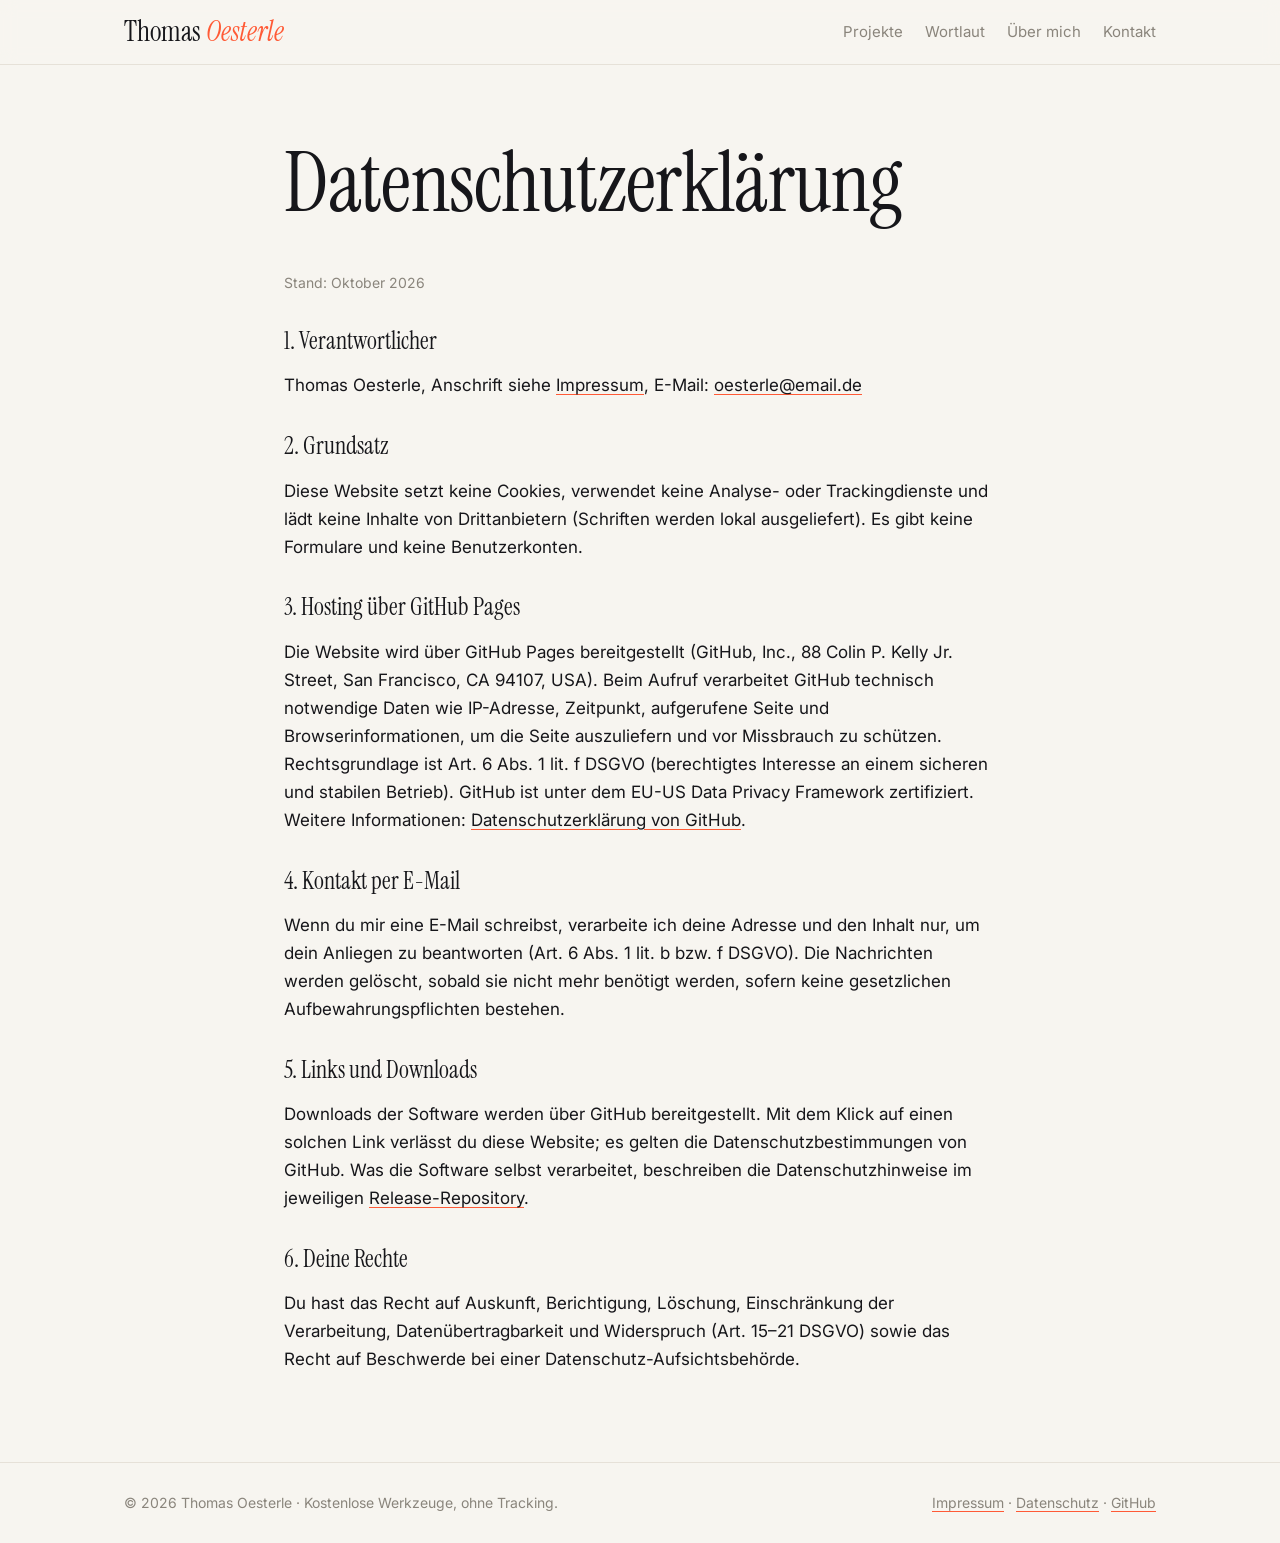
==== datenschutz/index.html @ b708dda1 "Website oesterle.cloud" ====
<!doctype html>
<html lang="de">
<head>
<meta charset="utf-8">
<meta name="viewport" content="width=device-width, initial-scale=1">
<title>Datenschutz – Thomas Oesterle</title>
<meta name="description" content="Datenschutzerklärung von oesterle.cloud">
<link rel="canonical" href="https://oesterle.cloud/datenschutz/">
<meta http-equiv="Content-Security-Policy" content="default-src 'self'; img-src 'self' data:; style-src 'self'; script-src 'self'; font-src 'self'; connect-src 'self'; base-uri 'self'; form-action 'none'">
<meta name="referrer" content="strict-origin-when-cross-origin">
<meta name="theme-color" content="#F7F5F0">
<meta property="og:type" content="website">
<meta property="og:locale" content="de_DE">
<meta property="og:site_name" content="Thomas Oesterle">
<meta property="og:title" content="Datenschutz – Thomas Oesterle">
<meta property="og:description" content="Datenschutzerklärung von oesterle.cloud">
<meta property="og:url" content="https://oesterle.cloud/datenschutz/">
<meta property="og:image" content="https://oesterle.cloud/assets/og-start.png">
<meta name="twitter:card" content="summary_large_image">
<link rel="icon" href="/assets/favicon.svg" type="image/svg+xml">
<link rel="stylesheet" href="/assets/site.css">
<script src="/assets/site.js" defer></script>

</head>
<body>
<a class="skip" href="#inhalt">Zum Inhalt springen</a>
<header class="kopf">
  <div class="rahmen kopf-innen">
    <a class="marke" href="/">Thomas <em>Oesterle</em></a>
    <nav aria-label="Hauptnavigation">
      <a href="/#projekte">Projekte</a>
      <a href="/wortlaut/">Wortlaut</a>
      <a href="/#ueber">Über mich</a>
      <a href="/#kontakt">Kontakt</a>
    </nav>
  </div>
</header>
<main id="inhalt">

<section class="abschnitt">
  <div class="rahmen schmal recht">
    <h1>Datenschutzerklärung</h1>
    <p class="leise">Stand: Oktober 2026</p>
    <h2>1. Verantwortlicher</h2>
    <p>Thomas Oesterle, Anschrift siehe <a href="/impressum/">Impressum</a>, E-Mail: <a data-m="ed.liame@elretseo" href="#">oesterle [at] email [punkt] de</a></p>
    <h2>2. Grundsatz</h2>
    <p>Diese Website setzt keine Cookies, verwendet keine Analyse- oder Trackingdienste und lädt keine Inhalte von Drittanbietern (Schriften werden lokal ausgeliefert). Es gibt keine Formulare und keine Benutzerkonten.</p>
    <h2>3. Hosting über GitHub Pages</h2>
    <p>Die Website wird über GitHub Pages bereitgestellt (GitHub, Inc., 88 Colin P. Kelly Jr. Street, San Francisco, CA 94107, USA). Beim Aufruf verarbeitet GitHub technisch notwendige Daten wie IP-Adresse, Zeitpunkt, aufgerufene Seite und Browserinformationen, um die Seite auszuliefern und vor Missbrauch zu schützen. Rechtsgrundlage ist Art. 6 Abs. 1 lit. f DSGVO (berechtigtes Interesse an einem sicheren und stabilen Betrieb). GitHub ist unter dem EU-US Data Privacy Framework zertifiziert. Weitere Informationen: <a href="https://docs.github.com/de/site-policy/privacy-policies/github-general-privacy-statement" rel="noopener">Datenschutzerklärung von GitHub</a>.</p>
    <h2>4. Kontakt per E-Mail</h2>
    <p>Wenn du mir eine E-Mail schreibst, verarbeite ich deine Adresse und den Inhalt nur, um dein Anliegen zu beantworten (Art. 6 Abs. 1 lit. b bzw. f DSGVO). Die Nachrichten werden gelöscht, sobald sie nicht mehr benötigt werden, sofern keine gesetzlichen Aufbewahrungspflichten bestehen.</p>
    <h2>5. Links und Downloads</h2>
    <p>Downloads der Software werden über GitHub bereitgestellt. Mit dem Klick auf einen solchen Link verlässt du diese Website; es gelten die Datenschutzbestimmungen von GitHub. Was die Software selbst verarbeitet, beschreiben die Datenschutzhinweise im jeweiligen <a href="https://github.com/tho3mes/wortlaut-releases/blob/main/DATENSCHUTZ.md" rel="noopener">Release-Repository</a>.</p>
    <!-- VORBEREITET FÜR WERBUNG (erst aktivieren, wenn AdSense und ein zertifiziertes Einwilligungsbanner eingebunden sind):
    <h2>6. Werbung (Google AdSense) und Einwilligung</h2>
    <p>Mit deiner Einwilligung blendet diese Website Werbung über Google AdSense ein (Google Ireland Limited, Gordon House, Barrow Street, Dublin 4, Irland). Dabei können Cookies und ähnliche Technologien eingesetzt und Daten wie IP-Adresse und Geräteinformationen an Google übermittelt werden, auch in die USA. Rechtsgrundlage ist deine Einwilligung (Art. 6 Abs. 1 lit. a DSGVO, § 25 Abs. 1 TDDDG), die du jederzeit über die Datenschutzeinstellungen widerrufen kannst. Ohne Einwilligung werden keine personalisierten Anzeigen geladen.</p>
    -->
    <h2>6. Deine Rechte</h2>
    <p>Du hast das Recht auf Auskunft, Berichtigung, Löschung, Einschränkung der Verarbeitung, Datenübertragbarkeit und Widerspruch (Art. 15–21 DSGVO) sowie das Recht auf Beschwerde bei einer Datenschutz-Aufsichtsbehörde.</p>
  </div>
</section>

</main>
<footer class="fuss">
  <div class="rahmen fuss-innen">
    <p>© <span data-jahr>2026</span> Thomas Oesterle · Kostenlose Werkzeuge, ohne Tracking.</p>
    <p><a href="/impressum/">Impressum</a> · <a href="/datenschutz/">Datenschutz</a> · <a href="https://github.com/tho3mes" rel="noopener">GitHub</a></p>
  </div>
</footer>
</body>
</html>
---- assets/site.css ----
/* Design „Tinte“ wie die Wortlaut-App: Papier, Tinte, ein Signalakzent */
@font-face{font-family:"Instrument Serif";src:url("/assets/fonts/InstrumentSerif-Regular.ttf") format("truetype");font-weight:400;font-style:normal;font-display:swap}
@font-face{font-family:"Instrument Serif";src:url("/assets/fonts/InstrumentSerif-Italic.ttf") format("truetype");font-weight:400;font-style:italic;font-display:swap}
@font-face{font-family:"Inter";src:url("/assets/fonts/Inter.ttf") format("truetype");font-weight:100 900;font-style:normal;font-display:swap}
:root{--papier:#F7F5F0;--tinte:#16161A;--signal:#FF5A36;--signal2:#E84826;--stein:#8A857C;--linie:#E6E1D8;--sanft:#EFECE5;--flaeche:#FFFFFF;
--serif:"Instrument Serif",Georgia,"Times New Roman",serif;--sans:"Inter","Segoe UI",system-ui,-apple-system,sans-serif}
@media (prefers-color-scheme:dark){:root{--papier:#16161A;--tinte:#F2EFE8;--stein:#A8A39A;--linie:#2E2E35;--sanft:#1E1E23;--flaeche:#222228}}
*{box-sizing:border-box}
html{scroll-behavior:smooth}
body{margin:0;background:var(--papier);color:var(--tinte);font:17px/1.65 var(--sans);-webkit-font-smoothing:antialiased}
a{color:inherit;text-decoration-color:var(--signal);text-underline-offset:3px}
a:hover{color:var(--signal2)}
.rahmen{max-width:1080px;margin:0 auto;padding:0 24px}
.schmal{max-width:760px}
.skip{position:absolute;left:-999px}.skip:focus{left:16px;top:16px;background:var(--tinte);color:var(--papier);padding:8px 12px;border-radius:8px}
.kopf{position:sticky;top:0;z-index:5;background:color-mix(in srgb,var(--papier) 88%,transparent);backdrop-filter:blur(8px);border-bottom:1px solid var(--linie)}
.kopf-innen{display:flex;align-items:center;justify-content:space-between;height:64px;gap:16px}
.marke{font:28px/1 var(--serif);text-decoration:none}
.marke em{color:var(--signal)}
nav{display:flex;gap:22px;font-size:15px}
nav a{text-decoration:none;color:var(--stein)}nav a:hover{color:var(--tinte)}
h1,h2,h3{font-family:var(--serif);font-weight:400;line-height:1.1;margin:0 0 .5em}
h1{font-size:clamp(44px,7vw,84px);letter-spacing:-.01em}
h2{font-size:clamp(30px,4vw,44px)}
h3{font-size:26px}
em{font-style:italic}
h1 em,h2 em{color:var(--signal)}
.held{padding:clamp(56px,10vw,120px) 0 56px}
.vorzeile{text-transform:uppercase;letter-spacing:.14em;font-size:12px;color:var(--stein);margin:0 0 18px}
.einleitung{font-size:clamp(18px,2.1vw,22px);max-width:640px;color:var(--tinte)}
.leise{color:var(--stein);font-size:14px}
.aktionen{display:flex;flex-wrap:wrap;gap:12px;margin:28px 0 12px}
.knopf{display:inline-block;background:var(--signal);color:#fff;padding:13px 22px;border-radius:999px;text-decoration:none;font-weight:600;font-size:15px;transition:transform .15s,background .15s}
.knopf:hover{background:var(--signal2);color:#fff;transform:translateY(-1px)}
.knopf.zweit{background:transparent;color:var(--tinte);border:1px solid var(--linie)}
.knopf.zweit:hover{border-color:var(--tinte);color:var(--tinte)}
.abschnitt{padding:72px 0}
.abschnitt h2::after{content:"";display:block;width:28px;height:3px;background:var(--signal);border-radius:2px;margin-top:14px}
.sanft{background:var(--sanft)}
.raster{display:grid;grid-template-columns:repeat(auto-fit,minmax(280px,1fr));gap:18px;margin-top:28px}
.raster.drei{grid-template-columns:repeat(auto-fit,minmax(240px,1fr))}
.karte{background:var(--flaeche);border:1px solid var(--linie);border-radius:18px;padding:26px;text-decoration:none;display:block;transition:transform .15s,border-color .15s}
a.karte:hover{transform:translateY(-2px);border-color:var(--signal);color:inherit}
.karte p{color:var(--stein);margin:0}
.karte.leer{border-style:dashed;background:transparent}
.etikett{display:inline-block;font-size:12px;letter-spacing:.08em;text-transform:uppercase;color:var(--signal);margin-bottom:10px}
.mehr{display:inline-block;margin-top:16px;font-weight:600;font-size:15px}
.nr{display:inline-grid;place-items:center;width:34px;height:34px;border-radius:10px;border:1px solid var(--linie);color:var(--signal);font-weight:600;margin-bottom:12px}
.zwei{display:grid;grid-template-columns:repeat(auto-fit,minmax(300px,1fr));gap:48px}
.mitte{align-items:center}
.punkte{list-style:none;padding:0;margin:0}
.punkte li{padding:12px 0 12px 26px;border-bottom:1px solid var(--linie);position:relative}
.punkte li::before{content:"";position:absolute;left:0;top:22px;width:10px;height:10px;border-radius:50%;background:var(--signal)}
.schritte{padding-left:22px}.schritte li{margin:10px 0}
kbd,code{font:14px ui-monospace,Consolas,monospace;background:var(--flaeche);border:1px solid var(--linie);border-radius:6px;padding:1px 6px}
details{border-bottom:1px solid var(--linie);padding:14px 0}
summary{cursor:pointer;font-weight:600;list-style:none}summary::-webkit-details-marker{display:none}
summary::before{content:"+";color:var(--signal);display:inline-block;width:22px;font-weight:700}
details[open] summary::before{content:"–"}
details p{color:var(--stein);margin:8px 0 0 22px}
.vorschau{background:var(--flaeche);border:1px solid var(--linie);border-radius:22px;padding:26px;box-shadow:0 30px 60px -30px rgba(22,22,26,.25)}
.status{display:flex;align-items:center;gap:10px;font-size:14px;color:var(--stein)}
.status .zeit{margin-left:auto;font-variant-numeric:tabular-nums}
.punkt{width:10px;height:10px;border-radius:50%;background:var(--signal);animation:puls 1.4s infinite}
@keyframes puls{50%{opacity:.35}}
.pegel{display:flex;gap:5px;align-items:center;height:56px;margin:16px 0}
.pegel i{flex:1;background:var(--tinte);border-radius:3px;height:30%;animation:welle 1.1s ease-in-out infinite}
.pegel i:nth-child(odd){animation-delay:.15s}.pegel i:nth-child(3n){animation-delay:.3s}.pegel i:nth-child(4n){animation-delay:.45s}
@keyframes welle{50%{height:95%}}
.modi{display:flex;gap:8px}
.modi b,.modi span{width:34px;height:34px;display:grid;place-items:center;border-radius:10px;border:1px solid var(--linie);font-size:14px}
.modi b{border-color:var(--signal);color:var(--signal)}
.ergebnis{font:22px/1.35 var(--serif);font-style:italic;margin:18px 0 0}
.recht h2{font-size:24px;margin-top:1.4em}.recht h2::after{display:none}
.fuss{border-top:1px solid var(--linie);padding:28px 0;font-size:14px;color:var(--stein)}
.fuss-innen{display:flex;flex-wrap:wrap;justify-content:space-between;gap:12px}
.fuss p{margin:0}
@media (max-width:640px){nav a:not(:last-child){display:none}.abschnitt{padding:56px 0}}
@media (prefers-reduced-motion:reduce){*{animation:none!important;transition:none!important}}
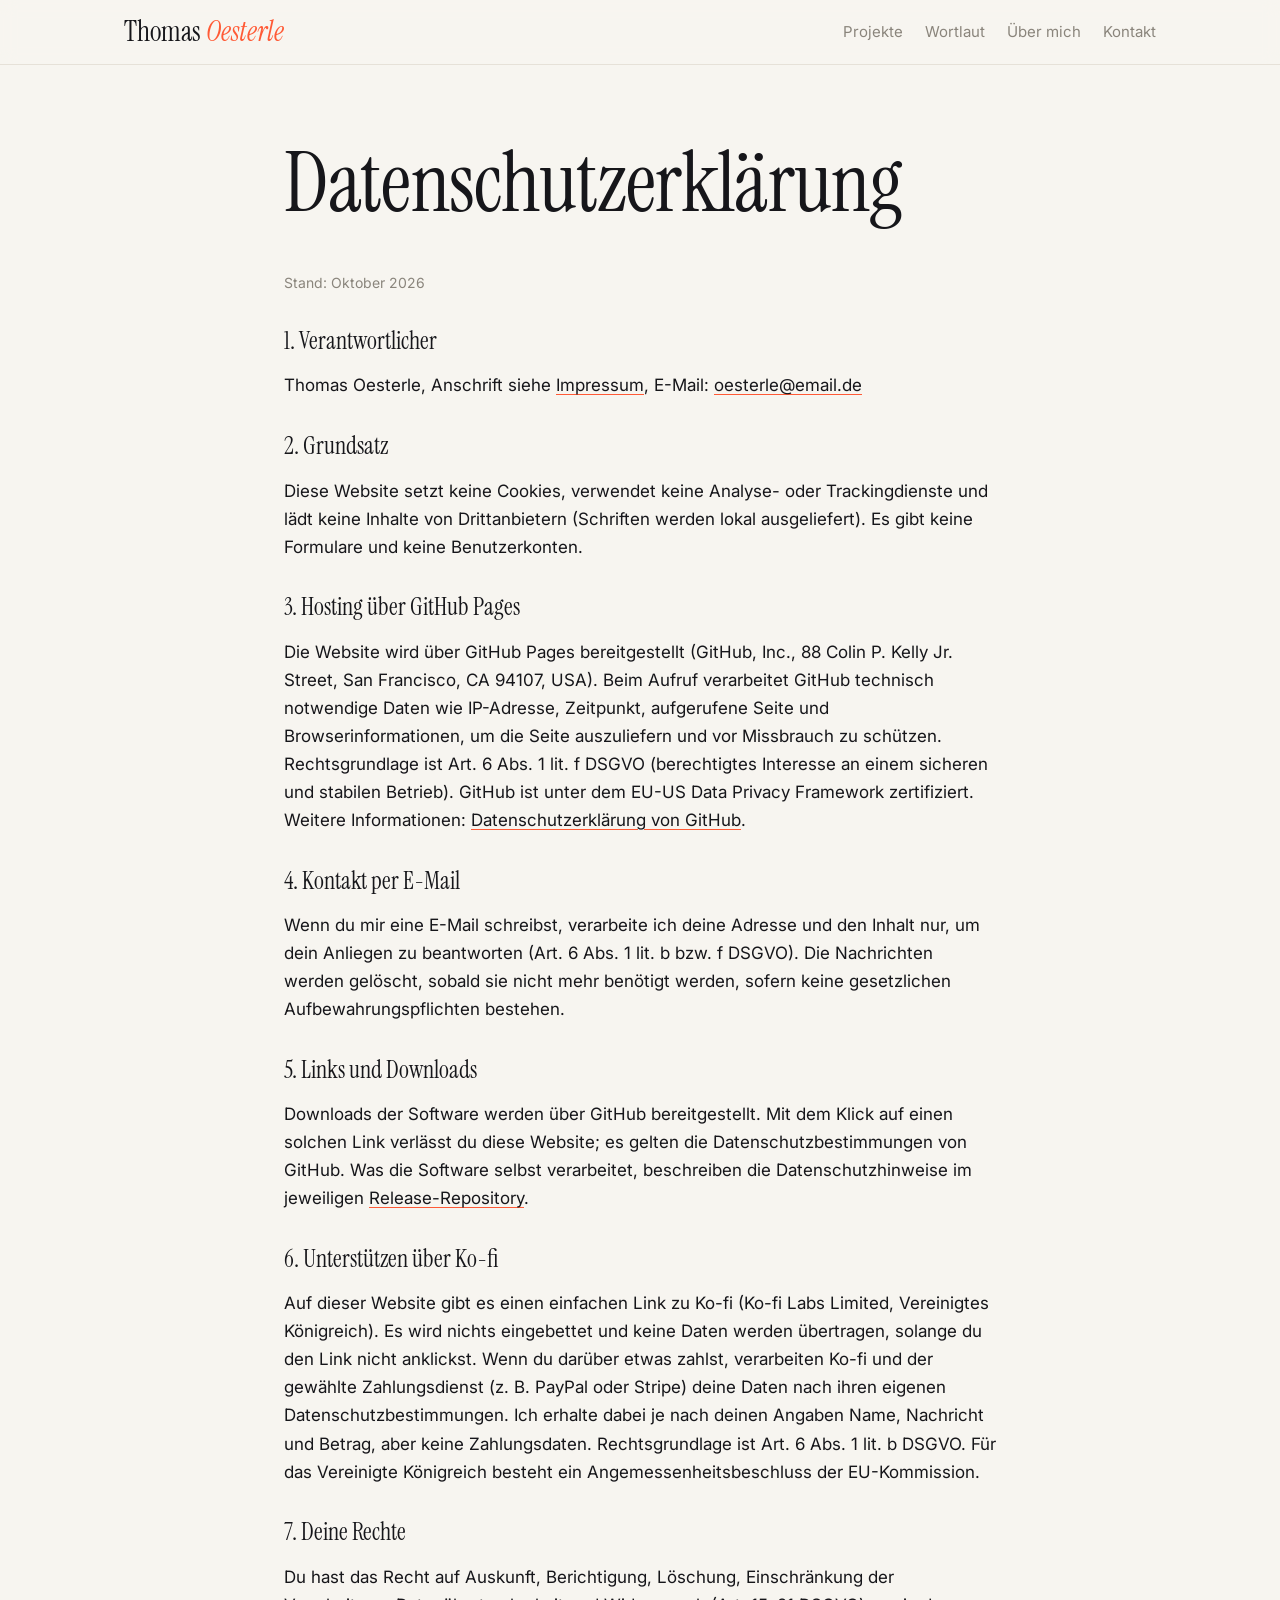
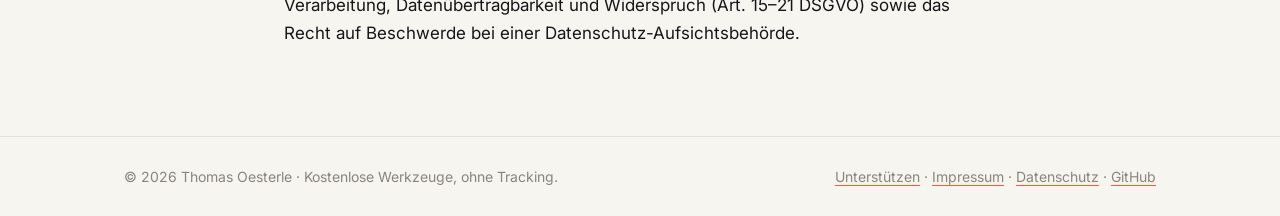
==== commit 93a85ebe: "Unterstuetzen-Abschnitt mit Ko-fi" ====
--- a/datenschutz/index.html
+++ b/datenschutz/index.html
@@ -52,10 +52,12 @@
     <h2>5. Links und Downloads</h2>
     <p>Downloads der Software werden über GitHub bereitgestellt. Mit dem Klick auf einen solchen Link verlässt du diese Website; es gelten die Datenschutzbestimmungen von GitHub. Was die Software selbst verarbeitet, beschreiben die Datenschutzhinweise im jeweiligen <a href="https://github.com/tho3mes/wortlaut-releases/blob/main/DATENSCHUTZ.md" rel="noopener">Release-Repository</a>.</p>
     <!-- VORBEREITET FÜR WERBUNG (erst aktivieren, wenn AdSense und ein zertifiziertes Einwilligungsbanner eingebunden sind):
-    <h2>6. Werbung (Google AdSense) und Einwilligung</h2>
+    <h2>8. Werbung (Google AdSense) und Einwilligung</h2>
     <p>Mit deiner Einwilligung blendet diese Website Werbung über Google AdSense ein (Google Ireland Limited, Gordon House, Barrow Street, Dublin 4, Irland). Dabei können Cookies und ähnliche Technologien eingesetzt und Daten wie IP-Adresse und Geräteinformationen an Google übermittelt werden, auch in die USA. Rechtsgrundlage ist deine Einwilligung (Art. 6 Abs. 1 lit. a DSGVO, § 25 Abs. 1 TDDDG), die du jederzeit über die Datenschutzeinstellungen widerrufen kannst. Ohne Einwilligung werden keine personalisierten Anzeigen geladen.</p>
     -->
-    <h2>6. Deine Rechte</h2>
+    <h2>6. Unterstützen über Ko-fi</h2>
+    <p>Auf dieser Website gibt es einen einfachen Link zu Ko-fi (Ko-fi Labs Limited, Vereinigtes Königreich). Es wird nichts eingebettet und keine Daten werden übertragen, solange du den Link nicht anklickst. Wenn du darüber etwas zahlst, verarbeiten Ko-fi und der gewählte Zahlungsdienst (z. B. PayPal oder Stripe) deine Daten nach ihren eigenen Datenschutzbestimmungen. Ich erhalte dabei je nach deinen Angaben Name, Nachricht und Betrag, aber keine Zahlungsdaten. Rechtsgrundlage ist Art. 6 Abs. 1 lit. b DSGVO. Für das Vereinigte Königreich besteht ein Angemessenheitsbeschluss der EU-Kommission.</p>
+    <h2>7. Deine Rechte</h2>
     <p>Du hast das Recht auf Auskunft, Berichtigung, Löschung, Einschränkung der Verarbeitung, Datenübertragbarkeit und Widerspruch (Art. 15–21 DSGVO) sowie das Recht auf Beschwerde bei einer Datenschutz-Aufsichtsbehörde.</p>
   </div>
 </section>
@@ -64,7 +66,7 @@
 <footer class="fuss">
   <div class="rahmen fuss-innen">
     <p>© <span data-jahr>2026</span> Thomas Oesterle · Kostenlose Werkzeuge, ohne Tracking.</p>
-    <p><a href="/impressum/">Impressum</a> · <a href="/datenschutz/">Datenschutz</a> · <a href="https://github.com/tho3mes" rel="noopener">GitHub</a></p>
+    <p><a href="/#unterstuetzen">Unterstützen</a> · <a href="/impressum/">Impressum</a> · <a href="/datenschutz/">Datenschutz</a> · <a href="https://github.com/tho3mes" rel="noopener">GitHub</a></p>
   </div>
 </footer>
 </body>
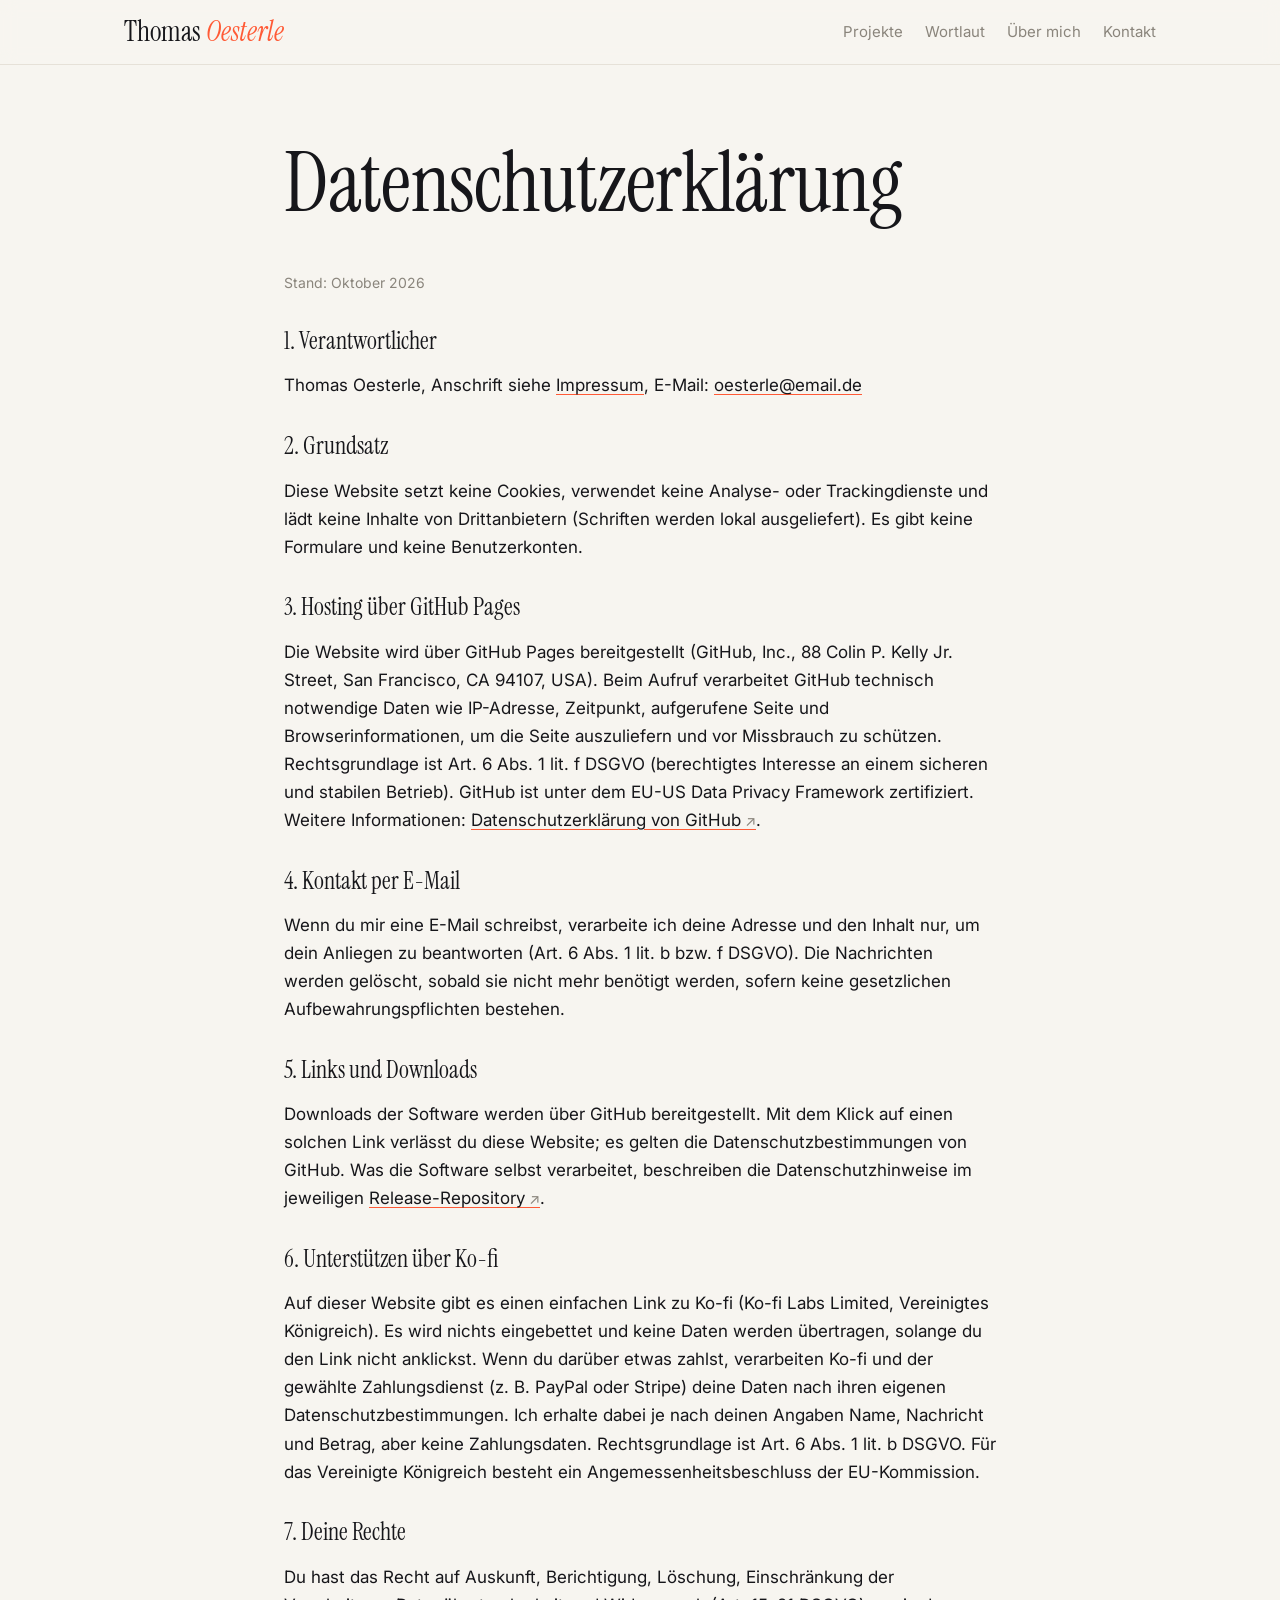
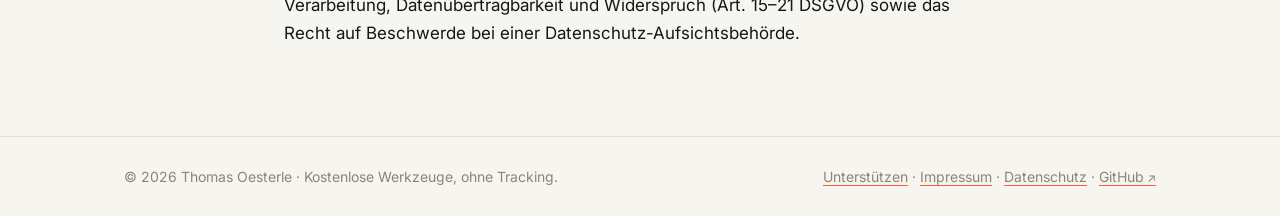
==== commit 40fc8408: "Website: Ko-fi tho3mes, externe Links mit Hinweis" ====
--- a/datenschutz/index.html
+++ b/datenschutz/index.html
@@ -46,11 +46,11 @@
     <h2>2. Grundsatz</h2>
     <p>Diese Website setzt keine Cookies, verwendet keine Analyse- oder Trackingdienste und lädt keine Inhalte von Drittanbietern (Schriften werden lokal ausgeliefert). Es gibt keine Formulare und keine Benutzerkonten.</p>
     <h2>3. Hosting über GitHub Pages</h2>
-    <p>Die Website wird über GitHub Pages bereitgestellt (GitHub, Inc., 88 Colin P. Kelly Jr. Street, San Francisco, CA 94107, USA). Beim Aufruf verarbeitet GitHub technisch notwendige Daten wie IP-Adresse, Zeitpunkt, aufgerufene Seite und Browserinformationen, um die Seite auszuliefern und vor Missbrauch zu schützen. Rechtsgrundlage ist Art. 6 Abs. 1 lit. f DSGVO (berechtigtes Interesse an einem sicheren und stabilen Betrieb). GitHub ist unter dem EU-US Data Privacy Framework zertifiziert. Weitere Informationen: <a href="https://docs.github.com/de/site-policy/privacy-policies/github-general-privacy-statement" rel="noopener">Datenschutzerklärung von GitHub</a>.</p>
+    <p>Die Website wird über GitHub Pages bereitgestellt (GitHub, Inc., 88 Colin P. Kelly Jr. Street, San Francisco, CA 94107, USA). Beim Aufruf verarbeitet GitHub technisch notwendige Daten wie IP-Adresse, Zeitpunkt, aufgerufene Seite und Browserinformationen, um die Seite auszuliefern und vor Missbrauch zu schützen. Rechtsgrundlage ist Art. 6 Abs. 1 lit. f DSGVO (berechtigtes Interesse an einem sicheren und stabilen Betrieb). GitHub ist unter dem EU-US Data Privacy Framework zertifiziert. Weitere Informationen: <a href="https://docs.github.com/de/site-policy/privacy-policies/github-general-privacy-statement" target="_blank" rel="noopener noreferrer">Datenschutzerklärung von GitHub</a>.</p>
     <h2>4. Kontakt per E-Mail</h2>
     <p>Wenn du mir eine E-Mail schreibst, verarbeite ich deine Adresse und den Inhalt nur, um dein Anliegen zu beantworten (Art. 6 Abs. 1 lit. b bzw. f DSGVO). Die Nachrichten werden gelöscht, sobald sie nicht mehr benötigt werden, sofern keine gesetzlichen Aufbewahrungspflichten bestehen.</p>
     <h2>5. Links und Downloads</h2>
-    <p>Downloads der Software werden über GitHub bereitgestellt. Mit dem Klick auf einen solchen Link verlässt du diese Website; es gelten die Datenschutzbestimmungen von GitHub. Was die Software selbst verarbeitet, beschreiben die Datenschutzhinweise im jeweiligen <a href="https://github.com/tho3mes/wortlaut-releases/blob/main/DATENSCHUTZ.md" rel="noopener">Release-Repository</a>.</p>
+    <p>Downloads der Software werden über GitHub bereitgestellt. Mit dem Klick auf einen solchen Link verlässt du diese Website; es gelten die Datenschutzbestimmungen von GitHub. Was die Software selbst verarbeitet, beschreiben die Datenschutzhinweise im jeweiligen <a href="https://github.com/tho3mes/wortlaut-releases/blob/main/DATENSCHUTZ.md" target="_blank" rel="noopener noreferrer">Release-Repository</a>.</p>
     <!-- VORBEREITET FÜR WERBUNG (erst aktivieren, wenn AdSense und ein zertifiziertes Einwilligungsbanner eingebunden sind):
     <h2>8. Werbung (Google AdSense) und Einwilligung</h2>
     <p>Mit deiner Einwilligung blendet diese Website Werbung über Google AdSense ein (Google Ireland Limited, Gordon House, Barrow Street, Dublin 4, Irland). Dabei können Cookies und ähnliche Technologien eingesetzt und Daten wie IP-Adresse und Geräteinformationen an Google übermittelt werden, auch in die USA. Rechtsgrundlage ist deine Einwilligung (Art. 6 Abs. 1 lit. a DSGVO, § 25 Abs. 1 TDDDG), die du jederzeit über die Datenschutzeinstellungen widerrufen kannst. Ohne Einwilligung werden keine personalisierten Anzeigen geladen.</p>
@@ -66,7 +66,7 @@
 <footer class="fuss">
   <div class="rahmen fuss-innen">
     <p>© <span data-jahr>2026</span> Thomas Oesterle · Kostenlose Werkzeuge, ohne Tracking.</p>
-    <p><a href="/#unterstuetzen">Unterstützen</a> · <a href="/impressum/">Impressum</a> · <a href="/datenschutz/">Datenschutz</a> · <a href="https://github.com/tho3mes" rel="noopener">GitHub</a></p>
+    <p><a href="/#unterstuetzen">Unterstützen</a> · <a href="/impressum/">Impressum</a> · <a href="/datenschutz/">Datenschutz</a> · <a href="https://github.com/tho3mes" target="_blank" rel="noopener noreferrer">GitHub</a></p>
   </div>
 </footer>
 </body>
--- a/assets/site.css
+++ b/assets/site.css
@@ -77,3 +77,14 @@
 .fuss p{margin:0}
 @media (max-width:640px){nav a:not(:last-child){display:none}.abschnitt{padding:56px 0}}
 @media (prefers-reduced-motion:reduce){*{animation:none!important;transition:none!important}}
+
+/* Hinweis beim Verlassen der Website */
+dialog.extern{max-width:470px;width:calc(100% - 32px);border:1px solid var(--linie);border-radius:18px;padding:28px 28px 22px;background:var(--flaeche);color:var(--tinte);box-shadow:0 30px 60px -20px rgba(22,22,26,.35)}
+dialog.extern::backdrop{background:rgba(22,22,26,.45);backdrop-filter:blur(2px)}
+dialog.extern h2{font-size:32px;margin-bottom:.4em}
+dialog.extern p{color:var(--stein);margin:0 0 .6em}
+dialog.extern strong{color:var(--tinte)}
+dialog.extern .aktionen{margin:20px 0 0}
+button.knopf{border:0;cursor:pointer;font-family:inherit;font-weight:600;font-size:15px;line-height:inherit}
+button.knopf.zweit{border:1px solid var(--linie)}
+a[target="_blank"]:not(.knopf):not(.karte)::after{content:" ↗";font-size:.85em;color:var(--stein)}
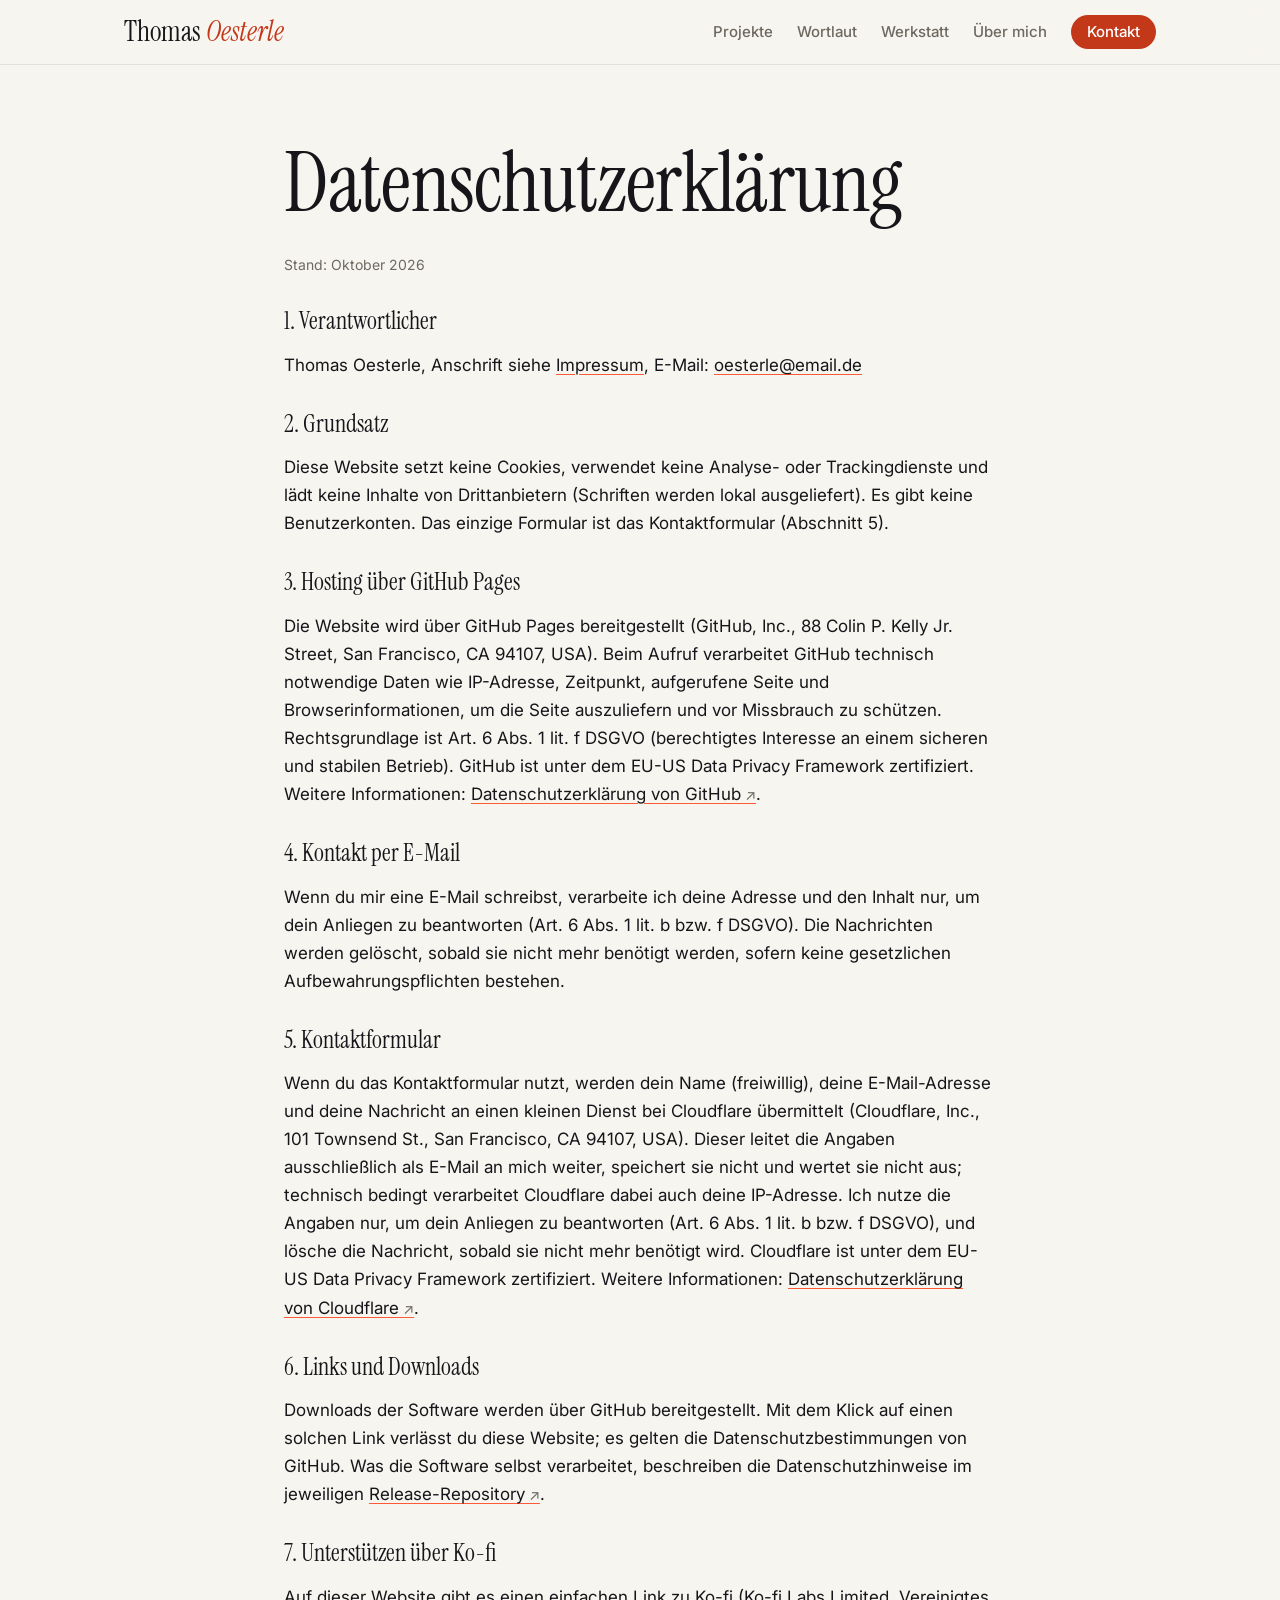
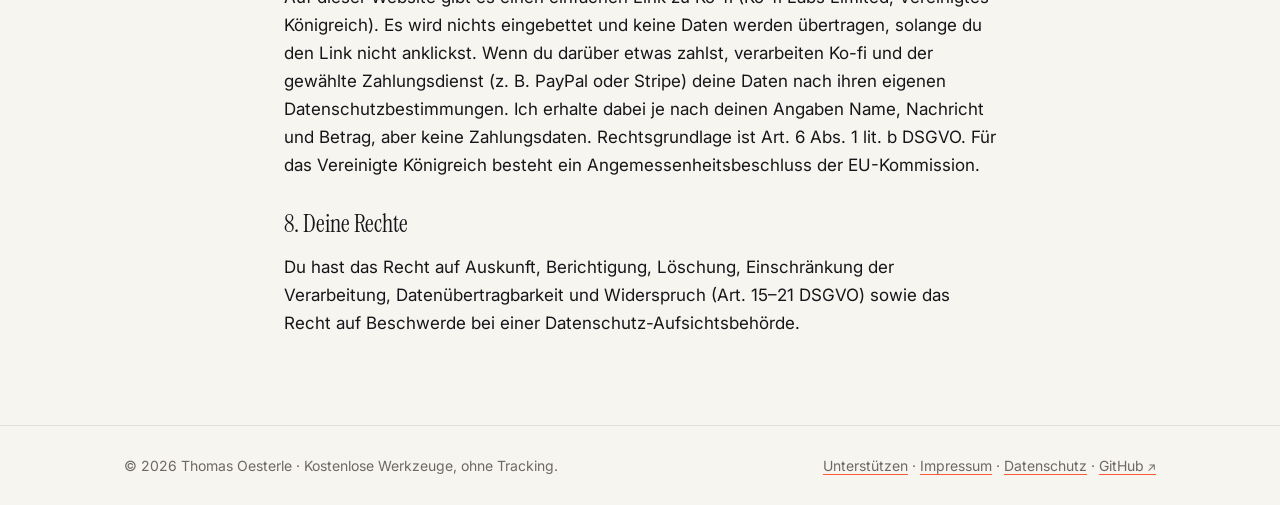
==== commit 9409c800: "Kontaktformular als zweiter Kontaktweg (§ 5 DDG): Cloudflare Worker mit Email Routing, Formular, Dan" ====
--- a/datenschutz/index.html
+++ b/datenschutz/index.html
@@ -30,6 +30,7 @@
     <nav aria-label="Hauptnavigation">
       <a href="/#projekte">Projekte</a>
       <a href="/wortlaut/">Wortlaut</a>
+      <a href="/#werkstatt">Werkstatt</a>
       <a href="/#ueber">Über mich</a>
       <a href="/#kontakt">Kontakt</a>
     </nav>
@@ -44,20 +45,22 @@
     <h2>1. Verantwortlicher</h2>
     <p>Thomas Oesterle, Anschrift siehe <a href="/impressum/">Impressum</a>, E-Mail: <a data-m="ed.liame@elretseo" href="#">oesterle [at] email [punkt] de</a></p>
     <h2>2. Grundsatz</h2>
-    <p>Diese Website setzt keine Cookies, verwendet keine Analyse- oder Trackingdienste und lädt keine Inhalte von Drittanbietern (Schriften werden lokal ausgeliefert). Es gibt keine Formulare und keine Benutzerkonten.</p>
+    <p>Diese Website setzt keine Cookies, verwendet keine Analyse- oder Trackingdienste und lädt keine Inhalte von Drittanbietern (Schriften werden lokal ausgeliefert). Es gibt keine Benutzerkonten. Das einzige Formular ist das Kontaktformular (Abschnitt 5).</p>
     <h2>3. Hosting über GitHub Pages</h2>
     <p>Die Website wird über GitHub Pages bereitgestellt (GitHub, Inc., 88 Colin P. Kelly Jr. Street, San Francisco, CA 94107, USA). Beim Aufruf verarbeitet GitHub technisch notwendige Daten wie IP-Adresse, Zeitpunkt, aufgerufene Seite und Browserinformationen, um die Seite auszuliefern und vor Missbrauch zu schützen. Rechtsgrundlage ist Art. 6 Abs. 1 lit. f DSGVO (berechtigtes Interesse an einem sicheren und stabilen Betrieb). GitHub ist unter dem EU-US Data Privacy Framework zertifiziert. Weitere Informationen: <a href="https://docs.github.com/de/site-policy/privacy-policies/github-general-privacy-statement" target="_blank" rel="noopener noreferrer">Datenschutzerklärung von GitHub</a>.</p>
     <h2>4. Kontakt per E-Mail</h2>
     <p>Wenn du mir eine E-Mail schreibst, verarbeite ich deine Adresse und den Inhalt nur, um dein Anliegen zu beantworten (Art. 6 Abs. 1 lit. b bzw. f DSGVO). Die Nachrichten werden gelöscht, sobald sie nicht mehr benötigt werden, sofern keine gesetzlichen Aufbewahrungspflichten bestehen.</p>
-    <h2>5. Links und Downloads</h2>
+    <h2>5. Kontaktformular</h2>
+    <p>Wenn du das Kontaktformular nutzt, werden dein Name (freiwillig), deine E-Mail-Adresse und deine Nachricht an einen kleinen Dienst bei Cloudflare übermittelt (Cloudflare, Inc., 101 Townsend St., San Francisco, CA 94107, USA). Dieser leitet die Angaben ausschließlich als E-Mail an mich weiter, speichert sie nicht und wertet sie nicht aus; technisch bedingt verarbeitet Cloudflare dabei auch deine IP-Adresse. Ich nutze die Angaben nur, um dein Anliegen zu beantworten (Art. 6 Abs. 1 lit. b bzw. f DSGVO), und lösche die Nachricht, sobald sie nicht mehr benötigt wird. Cloudflare ist unter dem EU-US Data Privacy Framework zertifiziert. Weitere Informationen: <a href="https://www.cloudflare.com/de-de/privacypolicy/" target="_blank" rel="noopener noreferrer">Datenschutzerklärung von Cloudflare</a>.</p>
+    <h2>6. Links und Downloads</h2>
     <p>Downloads der Software werden über GitHub bereitgestellt. Mit dem Klick auf einen solchen Link verlässt du diese Website; es gelten die Datenschutzbestimmungen von GitHub. Was die Software selbst verarbeitet, beschreiben die Datenschutzhinweise im jeweiligen <a href="https://github.com/tho3mes/wortlaut-releases/blob/main/DATENSCHUTZ.md" target="_blank" rel="noopener noreferrer">Release-Repository</a>.</p>
     <!-- VORBEREITET FÜR WERBUNG (erst aktivieren, wenn AdSense und ein zertifiziertes Einwilligungsbanner eingebunden sind):
-    <h2>8. Werbung (Google AdSense) und Einwilligung</h2>
+    <h2>9. Werbung (Google AdSense) und Einwilligung</h2>
     <p>Mit deiner Einwilligung blendet diese Website Werbung über Google AdSense ein (Google Ireland Limited, Gordon House, Barrow Street, Dublin 4, Irland). Dabei können Cookies und ähnliche Technologien eingesetzt und Daten wie IP-Adresse und Geräteinformationen an Google übermittelt werden, auch in die USA. Rechtsgrundlage ist deine Einwilligung (Art. 6 Abs. 1 lit. a DSGVO, § 25 Abs. 1 TDDDG), die du jederzeit über die Datenschutzeinstellungen widerrufen kannst. Ohne Einwilligung werden keine personalisierten Anzeigen geladen.</p>
     -->
-    <h2>6. Unterstützen über Ko-fi</h2>
+    <h2>7. Unterstützen über Ko-fi</h2>
     <p>Auf dieser Website gibt es einen einfachen Link zu Ko-fi (Ko-fi Labs Limited, Vereinigtes Königreich). Es wird nichts eingebettet und keine Daten werden übertragen, solange du den Link nicht anklickst. Wenn du darüber etwas zahlst, verarbeiten Ko-fi und der gewählte Zahlungsdienst (z. B. PayPal oder Stripe) deine Daten nach ihren eigenen Datenschutzbestimmungen. Ich erhalte dabei je nach deinen Angaben Name, Nachricht und Betrag, aber keine Zahlungsdaten. Rechtsgrundlage ist Art. 6 Abs. 1 lit. b DSGVO. Für das Vereinigte Königreich besteht ein Angemessenheitsbeschluss der EU-Kommission.</p>
-    <h2>7. Deine Rechte</h2>
+    <h2>8. Deine Rechte</h2>
     <p>Du hast das Recht auf Auskunft, Berichtigung, Löschung, Einschränkung der Verarbeitung, Datenübertragbarkeit und Widerspruch (Art. 15–21 DSGVO) sowie das Recht auf Beschwerde bei einer Datenschutz-Aufsichtsbehörde.</p>
   </div>
 </section>
--- a/assets/site.css
+++ b/assets/site.css
@@ -1,90 +1,182 @@
 /* Design „Tinte“ wie die Wortlaut-App: Papier, Tinte, ein Signalakzent */
+/* Kontrast (WCAG 1.4.3 AA): --signal nur fuer Flaechen und Deko (Punkte, Linien, Rahmen).
+   Text in Akzentfarbe nutzt --akzent, Knoepfe mit weisser Schrift --knopf (beide >= 4.5:1). */
+/* Abstaende auf dem 4px-Raster, Beschriftungen einheitlich in --label (500). */
 @font-face{font-family:"Instrument Serif";src:url("/assets/fonts/InstrumentSerif-Regular.ttf") format("truetype");font-weight:400;font-style:normal;font-display:swap}
 @font-face{font-family:"Instrument Serif";src:url("/assets/fonts/InstrumentSerif-Italic.ttf") format("truetype");font-weight:400;font-style:italic;font-display:swap}
 @font-face{font-family:"Inter";src:url("/assets/fonts/Inter.ttf") format("truetype");font-weight:100 900;font-style:normal;font-display:swap}
-:root{--papier:#F7F5F0;--tinte:#16161A;--signal:#FF5A36;--signal2:#E84826;--stein:#8A857C;--linie:#E6E1D8;--sanft:#EFECE5;--flaeche:#FFFFFF;
+:root{--papier:#F7F5F0;--tinte:#16161A;--signal:#FF5A36;--akzent:#C4381A;--akzent2:#A93015;--knopf:#C4381A;--knopf2:#A93015;--stein:#6E6960;--linie:#E6E1D8;--sanft:#EFECE5;--flaeche:#FFFFFF;--label:500;
 --serif:"Instrument Serif",Georgia,"Times New Roman",serif;--sans:"Inter","Segoe UI",system-ui,-apple-system,sans-serif}
-@media (prefers-color-scheme:dark){:root{--papier:#16161A;--tinte:#F2EFE8;--stein:#A8A39A;--linie:#2E2E35;--sanft:#1E1E23;--flaeche:#222228}}
+@media (prefers-color-scheme:dark){:root{--papier:#16161A;--tinte:#F2EFE8;--akzent:#FF5A36;--akzent2:#FF7A5C;--stein:#A8A39A;--linie:#2E2E35;--sanft:#1E1E23;--flaeche:#222228}}
 *{box-sizing:border-box}
 html{scroll-behavior:smooth}
 body{margin:0;background:var(--papier);color:var(--tinte);font:17px/1.65 var(--sans);-webkit-font-smoothing:antialiased}
+p{margin:16px 0}
 a{color:inherit;text-decoration-color:var(--signal);text-underline-offset:3px}
-a:hover{color:var(--signal2)}
+a:hover{color:var(--akzent)}
 .rahmen{max-width:1080px;margin:0 auto;padding:0 24px}
 .schmal{max-width:760px}
 .skip{position:absolute;left:-999px}.skip:focus{left:16px;top:16px;background:var(--tinte);color:var(--papier);padding:8px 12px;border-radius:8px}
 .kopf{position:sticky;top:0;z-index:5;background:color-mix(in srgb,var(--papier) 88%,transparent);backdrop-filter:blur(8px);border-bottom:1px solid var(--linie)}
 .kopf-innen{display:flex;align-items:center;justify-content:space-between;height:64px;gap:16px}
 .marke{font:28px/1 var(--serif);text-decoration:none}
-.marke em{color:var(--signal)}
-nav{display:flex;gap:22px;font-size:15px}
+.marke em{color:var(--akzent)}
+nav{display:flex;align-items:center;gap:24px;font-size:15px;font-weight:var(--label)}
 nav a{text-decoration:none;color:var(--stein)}nav a:hover{color:var(--tinte)}
-h1,h2,h3{font-family:var(--serif);font-weight:400;line-height:1.1;margin:0 0 .5em}
-h1{font-size:clamp(44px,7vw,84px);letter-spacing:-.01em}
+/* Handlungsaufruf: „Kontakt“ hebt sich als Pille vom restlichen Menue ab (auf allen Seiten, ohne HTML-Aenderung) */
+nav a[href="/#kontakt"]{color:#fff;background:var(--knopf);padding:8px 16px;border-radius:999px;line-height:1.2;transition:background .15s}
+nav a[href="/#kontakt"]:hover{color:#fff;background:var(--knopf2)}
+h1,h2,h3{font-family:var(--serif);font-weight:400;line-height:1.1;margin:0 0 16px}
+h1{font-size:clamp(44px,7vw,84px);letter-spacing:-.01em;margin-bottom:24px}
 h2{font-size:clamp(30px,4vw,44px)}
-h3{font-size:26px}
+h3{font-size:26px;margin-bottom:12px}
 em{font-style:italic}
-h1 em,h2 em{color:var(--signal)}
+h1 em,h2 em{color:var(--akzent)}
 .held{padding:clamp(56px,10vw,120px) 0 56px}
-.vorzeile{text-transform:uppercase;letter-spacing:.14em;font-size:12px;color:var(--stein);margin:0 0 18px}
+.vorzeile{text-transform:uppercase;letter-spacing:.14em;font-size:12px;color:var(--stein);margin:0 0 16px}
 .einleitung{font-size:clamp(18px,2.1vw,22px);max-width:640px;color:var(--tinte)}
 .leise{color:var(--stein);font-size:14px}
 .aktionen{display:flex;flex-wrap:wrap;gap:12px;margin:28px 0 12px}
-.knopf{display:inline-block;background:var(--signal);color:#fff;padding:13px 22px;border-radius:999px;text-decoration:none;font-weight:600;font-size:15px;transition:transform .15s,background .15s}
-.knopf:hover{background:var(--signal2);color:#fff;transform:translateY(-1px)}
+.knopf{display:inline-block;background:var(--knopf);color:#fff;padding:12px 24px;border-radius:999px;text-decoration:none;font-weight:var(--label);font-size:15px;transition:transform .15s,background .15s}
+.knopf:hover{background:var(--knopf2);color:#fff;transform:translateY(-1px)}
 .knopf.zweit{background:transparent;color:var(--tinte);border:1px solid var(--linie)}
 .knopf.zweit:hover{border-color:var(--tinte);color:var(--tinte)}
 .abschnitt{padding:72px 0}
-.abschnitt h2::after{content:"";display:block;width:28px;height:3px;background:var(--signal);border-radius:2px;margin-top:14px}
+.abschnitt h2::after{content:"";display:block;width:28px;height:3px;background:var(--signal);border-radius:2px;margin-top:16px}
 .sanft{background:var(--sanft)}
-.raster{display:grid;grid-template-columns:repeat(auto-fit,minmax(280px,1fr));gap:18px;margin-top:28px}
+.raster{display:grid;grid-template-columns:repeat(auto-fit,minmax(280px,1fr));gap:20px;margin-top:28px}
 .raster.drei{grid-template-columns:repeat(auto-fit,minmax(240px,1fr))}
-.karte{background:var(--flaeche);border:1px solid var(--linie);border-radius:18px;padding:26px;text-decoration:none;display:block;transition:transform .15s,border-color .15s}
+.karte{background:var(--flaeche);border:1px solid var(--linie);border-radius:18px;padding:24px;text-decoration:none;display:block;transition:transform .15s,border-color .15s}
 a.karte:hover{transform:translateY(-2px);border-color:var(--signal);color:inherit}
 .karte p{color:var(--stein);margin:0}
 .karte.leer{border-style:dashed;background:transparent}
-.etikett{display:inline-block;font-size:12px;letter-spacing:.08em;text-transform:uppercase;color:var(--signal);margin-bottom:10px}
-.mehr{display:inline-block;margin-top:16px;font-weight:600;font-size:15px}
-.nr{display:inline-grid;place-items:center;width:34px;height:34px;border-radius:10px;border:1px solid var(--linie);color:var(--signal);font-weight:600;margin-bottom:12px}
+.etikett{display:inline-block;font-size:12px;font-weight:var(--label);letter-spacing:.08em;text-transform:uppercase;color:var(--akzent);margin-bottom:8px}
+.mehr{display:inline-block;margin-top:16px;font-weight:var(--label);font-size:15px}
+.nr{display:inline-grid;place-items:center;width:36px;height:36px;border-radius:10px;border:1px solid var(--linie);color:var(--akzent);font-weight:var(--label);margin-bottom:12px}
 .zwei{display:grid;grid-template-columns:repeat(auto-fit,minmax(300px,1fr));gap:48px}
 .mitte{align-items:center}
 .punkte{list-style:none;padding:0;margin:0}
-.punkte li{padding:12px 0 12px 26px;border-bottom:1px solid var(--linie);position:relative}
-.punkte li::before{content:"";position:absolute;left:0;top:22px;width:10px;height:10px;border-radius:50%;background:var(--signal)}
-.schritte{padding-left:22px}.schritte li{margin:10px 0}
-kbd,code{font:14px ui-monospace,Consolas,monospace;background:var(--flaeche);border:1px solid var(--linie);border-radius:6px;padding:1px 6px}
-details{border-bottom:1px solid var(--linie);padding:14px 0}
-summary{cursor:pointer;font-weight:600;list-style:none}summary::-webkit-details-marker{display:none}
-summary::before{content:"+";color:var(--signal);display:inline-block;width:22px;font-weight:700}
+.punkte li{padding:12px 0 12px 24px;border-bottom:1px solid var(--linie);position:relative}
+.punkte li::before{content:"";position:absolute;left:0;top:20px;width:12px;height:12px;border-radius:50%;background:var(--signal)}
+.schritte{margin:16px 0;padding-left:24px}.schritte li{margin:8px 0}
+kbd,code{font:14px ui-monospace,Consolas,monospace;background:var(--flaeche);border:1px solid var(--linie);border-radius:6px;padding:0 8px}
+details{border-bottom:1px solid var(--linie);padding:16px 0}
+summary{cursor:pointer;font-weight:var(--label);list-style:none}summary::-webkit-details-marker{display:none}
+summary::before{content:"+";color:var(--akzent);display:inline-block;width:24px;font-weight:var(--label)}
 details[open] summary::before{content:"–"}
-details p{color:var(--stein);margin:8px 0 0 22px}
-.vorschau{background:var(--flaeche);border:1px solid var(--linie);border-radius:22px;padding:26px;box-shadow:0 30px 60px -30px rgba(22,22,26,.25)}
-.status{display:flex;align-items:center;gap:10px;font-size:14px;color:var(--stein)}
+details p{color:var(--stein);margin:8px 0 0 24px}
+.vorschau{background:var(--flaeche);border:1px solid var(--linie);border-radius:22px;padding:24px;box-shadow:0 30px 60px -30px rgba(22,22,26,.25)}
+.status{display:flex;align-items:center;gap:8px;font-size:14px;color:var(--stein)}
 .status .zeit{margin-left:auto;font-variant-numeric:tabular-nums}
 .punkt{width:10px;height:10px;border-radius:50%;background:var(--signal);animation:puls 1.4s infinite}
 @keyframes puls{50%{opacity:.35}}
-.pegel{display:flex;gap:5px;align-items:center;height:56px;margin:16px 0}
+.pegel{display:flex;gap:4px;align-items:center;height:56px;margin:16px 0}
 .pegel i{flex:1;background:var(--tinte);border-radius:3px;height:30%;animation:welle 1.1s ease-in-out infinite}
 .pegel i:nth-child(odd){animation-delay:.15s}.pegel i:nth-child(3n){animation-delay:.3s}.pegel i:nth-child(4n){animation-delay:.45s}
 @keyframes welle{50%{height:95%}}
 .modi{display:flex;gap:8px}
-.modi b,.modi span{width:34px;height:34px;display:grid;place-items:center;border-radius:10px;border:1px solid var(--linie);font-size:14px}
-.modi b{border-color:var(--signal);color:var(--signal)}
-.ergebnis{font:22px/1.35 var(--serif);font-style:italic;margin:18px 0 0}
-.recht h2{font-size:24px;margin-top:1.4em}.recht h2::after{display:none}
+.modi b,.modi span{width:36px;height:36px;display:grid;place-items:center;border-radius:10px;border:1px solid var(--linie);font-size:14px}
+.modi b{border-color:var(--akzent);color:var(--akzent)}
+.ergebnis{font:22px/1.35 var(--serif);font-style:italic;margin:16px 0 0}
+.recht h2{font-size:24px;margin-top:32px}.recht h2::after{display:none}
 .fuss{border-top:1px solid var(--linie);padding:28px 0;font-size:14px;color:var(--stein)}
 .fuss-innen{display:flex;flex-wrap:wrap;justify-content:space-between;gap:12px}
 .fuss p{margin:0}
 @media (max-width:640px){nav a:not(:last-child){display:none}.abschnitt{padding:56px 0}}
 @media (prefers-reduced-motion:reduce){*{animation:none!important;transition:none!important}}
 
+/* Fakten-Leiste: pruefbare Angaben direkt auf der Startseite */
+.fakten{list-style:none;margin:48px 0 0;padding:24px 0 0;border-top:1px solid var(--linie);display:grid;grid-template-columns:repeat(auto-fit,minmax(180px,1fr));gap:24px}
+.fakten li{margin:0;font-size:15px;line-height:1.5;color:var(--stein)}
+.fakten b{display:block;font:400 40px/1 var(--serif);color:var(--tinte);margin-bottom:8px}
+
 /* Hinweis beim Verlassen der Website */
-dialog.extern{max-width:470px;width:calc(100% - 32px);border:1px solid var(--linie);border-radius:18px;padding:28px 28px 22px;background:var(--flaeche);color:var(--tinte);box-shadow:0 30px 60px -20px rgba(22,22,26,.35)}
+dialog.extern{max-width:470px;width:calc(100% - 32px);border:1px solid var(--linie);border-radius:18px;padding:28px 28px 24px;background:var(--flaeche);color:var(--tinte);box-shadow:0 30px 60px -20px rgba(22,22,26,.35)}
 dialog.extern::backdrop{background:rgba(22,22,26,.45);backdrop-filter:blur(2px)}
-dialog.extern h2{font-size:32px;margin-bottom:.4em}
-dialog.extern p{color:var(--stein);margin:0 0 .6em}
+dialog.extern h2{font-size:32px;margin-bottom:12px}
+dialog.extern p{color:var(--stein);margin:0 0 8px}
 dialog.extern strong{color:var(--tinte)}
 dialog.extern .aktionen{margin:20px 0 0}
-button.knopf{border:0;cursor:pointer;font-family:inherit;font-weight:600;font-size:15px;line-height:inherit}
+button.knopf{border:0;cursor:pointer;font-family:inherit;font-weight:var(--label);font-size:15px;line-height:inherit}
 button.knopf.zweit{border:1px solid var(--linie)}
 a[target="_blank"]:not(.knopf):not(.karte)::after{content:" ↗";font-size:.85em;color:var(--stein)}
+
+/* Produktlogo */
+.produktlogo{display:block;width:92px;height:92px;margin:0 0 16px}
+.karte .produktlogo{width:52px;height:52px;margin:0 0 12px}
+
+/* Werkstatt: Projekte in Arbeit, noch nicht veröffentlicht */
+.karte p.stand{margin-top:16px;font-size:13px;letter-spacing:.04em;color:var(--tinte);opacity:.75}
+.werkstatt-fuss{margin-top:24px}
+
+/* Animierte Szene: Illustration des Ablaufs, kein Video (Logik in site.js) */
+.szene{display:flex;flex-direction:column;gap:16px}
+.szene-leiste{display:flex;align-items:center;gap:8px;font-size:14px;color:var(--stein)}
+.szene-leiste .zeit{margin-left:auto;font-variant-numeric:tabular-nums}
+.szene kbd{transition:transform .12s,border-color .12s,color .12s}
+.szene kbd.gedrueckt{transform:translateY(2px);border-color:var(--signal);color:var(--akzent)}
+.szene .punkt{background:var(--linie);animation-name:none}
+.szene[data-zustand="aufnahme"] .punkt{background:var(--signal);animation-name:puls}
+.szene[data-zustand="denkt"] .punkt{background:var(--stein);animation-name:puls}
+.szene[data-zustand="fertig"] .punkt{background:var(--tinte)}
+.szene .pegel{height:40px;margin:0}
+.szene .pegel i{height:14%;animation-name:none;transition:height .3s}
+.szene[data-zustand="aufnahme"] .pegel i{animation-name:welle}
+.szene-gesprochen{margin:0;min-height:4.7em;font-size:14px;line-height:1.55;font-style:italic;color:var(--stein);transition:opacity .4s}
+.szene-gesprochen.weg{opacity:.6}
+.szene-fenster{background:var(--papier);border:1px solid var(--linie);border-radius:14px;padding:12px 16px 16px}
+.szene-kopf{display:flex;align-items:center;gap:8px;font-size:12px;color:var(--stein);margin-bottom:8px}
+.szene-kopf i{width:8px;height:8px;border-radius:50%;background:var(--linie)}
+.szene-kopf span{margin-left:8px}
+.szene-feld{font-size:13px;color:var(--stein);border-bottom:1px solid var(--linie);padding:4px 0}
+.szene-feld b{font-weight:var(--label);color:var(--tinte);margin-left:4px}
+.szene-text{margin:12px 0 0;min-height:10.2em;font:19px/1.45 var(--serif)}
+.szene-text .zeile{display:block;min-height:1.45em}
+.szene .wort{opacity:0;transition:opacity .25s}
+.szene .wort.da{opacity:1}
+.szene-fuss{display:flex;align-items:center;justify-content:space-between;gap:12px;flex-wrap:wrap}
+.modi .aktiv{border-color:var(--akzent);color:var(--akzent)}
+.szene-hinweis{font-size:12px;letter-spacing:.08em;text-transform:uppercase;color:var(--stein)}
+.raster.mit-szene{align-items:start}
+
+/* Szenen-Reihen auf der Wortlaut-Seite: Modi in Aktion, starten beim Scrollen */
+.reihe{margin-top:40px}
+.reihe+.reihe{margin-top:88px}
+.reihe h3{margin:0 0 8px}
+.reihe p{max-width:460px}
+@media (min-width:760px){.reihe.umgekehrt>:first-child{order:2}}
+.szene-text.kurz{min-height:8.8em}
+.szene-text.klein{font:15px/1.55 var(--sans);min-height:9.3em}
+.szene-text.klein .zeile{min-height:1.55em}
+.szene-eingabe{display:flex;gap:12px;align-items:flex-end;margin-top:8px;border:1px solid var(--linie);border-radius:12px;padding:8px 12px;background:var(--flaeche)}
+.szene-eingabe .szene-text{margin:0;flex:1}
+.szene-senden{flex:none;width:32px;height:32px;border-radius:50%;display:grid;place-items:center;background:var(--knopf);color:#fff;font-size:15px}
+.szene-blase{display:inline-block;max-width:85%;margin:4px 0;padding:8px 12px;border-radius:12px 12px 12px 4px;background:var(--sanft);font-size:14px;color:var(--tinte)}
+.szene .auswahl{border-radius:4px;transition:background .3s}
+.szene .markiert .auswahl{background:color-mix(in srgb,var(--signal) 24%,transparent)}
+.szene-modus{font-size:13px;font-weight:var(--label);color:var(--akzent);border:1px solid var(--akzent);border-radius:999px;padding:4px 12px}
+
+/* Startseite: Szenen im Wechsel, gestapelt in einer Rasterzelle (kein Höhensprung, sanfte Überblendung) */
+.szenen-wechsel{display:grid}
+.szenen-wechsel>.szene{grid-area:1/1;transition:opacity .5s,visibility .5s}
+.szenen-wechsel>.szene.ruht{opacity:0;visibility:hidden}
+.szenen-wechsel .szene-fuss{margin-top:auto}
+
+/* Neuigkeiten: dezenter Hinweis, Neu-Zeile in der Projektkarte, Versionsverlauf (gepflegt von tools/neuigkeiten.py) */
+.neu-hinweis{margin:0 0 16px}
+.neu-hinweis a{display:inline-flex;align-items:center;gap:10px;max-width:100%;font-size:13px;line-height:1.4;color:var(--stein);text-decoration:none;border:1px solid var(--linie);border-radius:999px;padding:4px 14px 4px 4px;background:var(--flaeche);transition:border-color .15s,color .15s}
+.neu-hinweis a:hover{border-color:var(--signal);color:var(--tinte)}
+.neu-marke{flex:none;background:var(--signal);color:#fff;border-radius:999px;padding:2px 9px;font-size:11px;font-weight:600;letter-spacing:.08em;text-transform:uppercase}
+.neu-zeile{display:inline-flex;align-items:center;gap:8px;margin:0 0 10px 12px;font-size:12px;color:var(--stein);vertical-align:top}
+.versionen{list-style:none;padding:0;margin:28px 0 18px}
+.versionen>li{padding:16px 0;border-bottom:1px solid var(--linie)}
+.versionen>li:first-child{padding-top:0}
+.version-kopf{display:flex;align-items:baseline;gap:14px;margin:0}
+.version-kopf b{font:400 24px/1.1 var(--serif)}
+.version-kopf span{font-size:13px;color:var(--stein);font-variant-numeric:tabular-nums}
+.version-kurz{margin:4px 0 0;color:var(--stein)}
+.aktuell .version-kopf b{color:var(--signal)}
+.aktuell .version-kurz{color:var(--tinte)}
+.version-punkte{margin:12px 0 0;padding-left:20px;color:var(--stein)}
+.version-punkte li{margin:6px 0}
+.version-punkte strong{color:var(--tinte);font-weight:600}
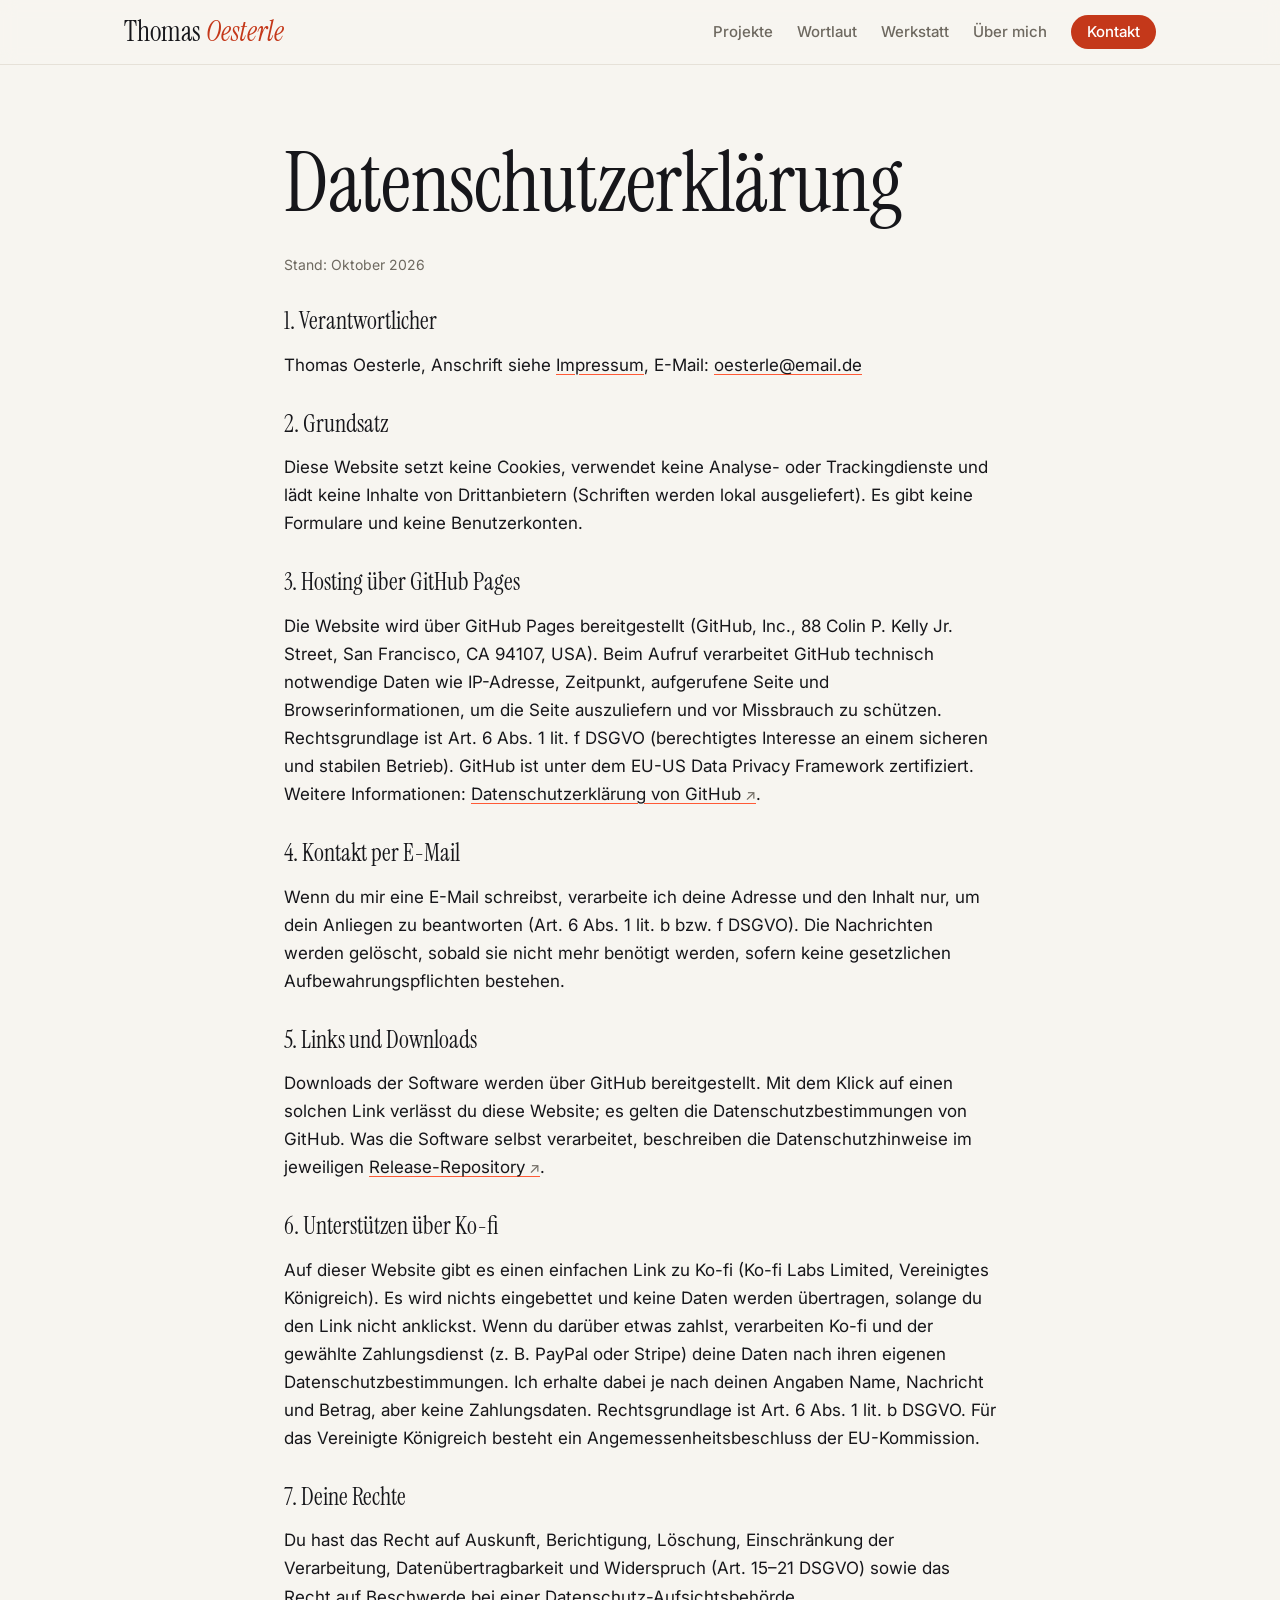
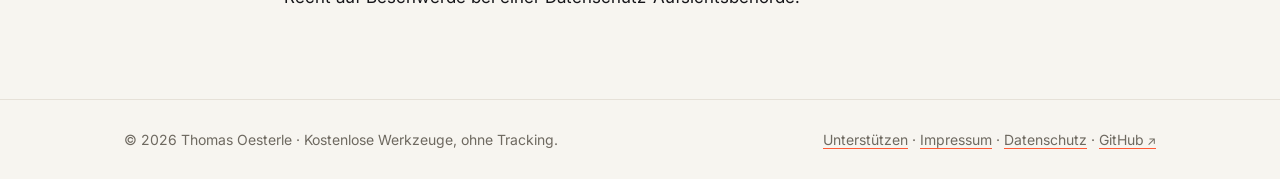
==== commit 5ac76769: "EU zuerst auf allen Wortlaut-Seiten: oneAI und Mistral vorn, weitere Anbieter dahinter; Datenschutz-" ====
--- a/datenschutz/index.html
+++ b/datenschutz/index.html
@@ -45,22 +45,20 @@
     <h2>1. Verantwortlicher</h2>
     <p>Thomas Oesterle, Anschrift siehe <a href="/impressum/">Impressum</a>, E-Mail: <a data-m="ed.liame@elretseo" href="#">oesterle [at] email [punkt] de</a></p>
     <h2>2. Grundsatz</h2>
-    <p>Diese Website setzt keine Cookies, verwendet keine Analyse- oder Trackingdienste und lädt keine Inhalte von Drittanbietern (Schriften werden lokal ausgeliefert). Es gibt keine Benutzerkonten. Das einzige Formular ist das Kontaktformular (Abschnitt 5).</p>
+    <p>Diese Website setzt keine Cookies, verwendet keine Analyse- oder Trackingdienste und lädt keine Inhalte von Drittanbietern (Schriften werden lokal ausgeliefert). Es gibt keine Formulare und keine Benutzerkonten.</p>
     <h2>3. Hosting über GitHub Pages</h2>
     <p>Die Website wird über GitHub Pages bereitgestellt (GitHub, Inc., 88 Colin P. Kelly Jr. Street, San Francisco, CA 94107, USA). Beim Aufruf verarbeitet GitHub technisch notwendige Daten wie IP-Adresse, Zeitpunkt, aufgerufene Seite und Browserinformationen, um die Seite auszuliefern und vor Missbrauch zu schützen. Rechtsgrundlage ist Art. 6 Abs. 1 lit. f DSGVO (berechtigtes Interesse an einem sicheren und stabilen Betrieb). GitHub ist unter dem EU-US Data Privacy Framework zertifiziert. Weitere Informationen: <a href="https://docs.github.com/de/site-policy/privacy-policies/github-general-privacy-statement" target="_blank" rel="noopener noreferrer">Datenschutzerklärung von GitHub</a>.</p>
     <h2>4. Kontakt per E-Mail</h2>
     <p>Wenn du mir eine E-Mail schreibst, verarbeite ich deine Adresse und den Inhalt nur, um dein Anliegen zu beantworten (Art. 6 Abs. 1 lit. b bzw. f DSGVO). Die Nachrichten werden gelöscht, sobald sie nicht mehr benötigt werden, sofern keine gesetzlichen Aufbewahrungspflichten bestehen.</p>
-    <h2>5. Kontaktformular</h2>
-    <p>Wenn du das Kontaktformular nutzt, werden dein Name (freiwillig), deine E-Mail-Adresse und deine Nachricht an einen kleinen Dienst bei Cloudflare übermittelt (Cloudflare, Inc., 101 Townsend St., San Francisco, CA 94107, USA). Dieser leitet die Angaben ausschließlich als E-Mail an mich weiter, speichert sie nicht und wertet sie nicht aus; technisch bedingt verarbeitet Cloudflare dabei auch deine IP-Adresse. Ich nutze die Angaben nur, um dein Anliegen zu beantworten (Art. 6 Abs. 1 lit. b bzw. f DSGVO), und lösche die Nachricht, sobald sie nicht mehr benötigt wird. Cloudflare ist unter dem EU-US Data Privacy Framework zertifiziert. Weitere Informationen: <a href="https://www.cloudflare.com/de-de/privacypolicy/" target="_blank" rel="noopener noreferrer">Datenschutzerklärung von Cloudflare</a>.</p>
-    <h2>6. Links und Downloads</h2>
+    <h2>5. Links und Downloads</h2>
     <p>Downloads der Software werden über GitHub bereitgestellt. Mit dem Klick auf einen solchen Link verlässt du diese Website; es gelten die Datenschutzbestimmungen von GitHub. Was die Software selbst verarbeitet, beschreiben die Datenschutzhinweise im jeweiligen <a href="https://github.com/tho3mes/wortlaut-releases/blob/main/DATENSCHUTZ.md" target="_blank" rel="noopener noreferrer">Release-Repository</a>.</p>
     <!-- VORBEREITET FÜR WERBUNG (erst aktivieren, wenn AdSense und ein zertifiziertes Einwilligungsbanner eingebunden sind):
-    <h2>9. Werbung (Google AdSense) und Einwilligung</h2>
+    <h2>8. Werbung (Google AdSense) und Einwilligung</h2>
     <p>Mit deiner Einwilligung blendet diese Website Werbung über Google AdSense ein (Google Ireland Limited, Gordon House, Barrow Street, Dublin 4, Irland). Dabei können Cookies und ähnliche Technologien eingesetzt und Daten wie IP-Adresse und Geräteinformationen an Google übermittelt werden, auch in die USA. Rechtsgrundlage ist deine Einwilligung (Art. 6 Abs. 1 lit. a DSGVO, § 25 Abs. 1 TDDDG), die du jederzeit über die Datenschutzeinstellungen widerrufen kannst. Ohne Einwilligung werden keine personalisierten Anzeigen geladen.</p>
     -->
-    <h2>7. Unterstützen über Ko-fi</h2>
+    <h2>6. Unterstützen über Ko-fi</h2>
     <p>Auf dieser Website gibt es einen einfachen Link zu Ko-fi (Ko-fi Labs Limited, Vereinigtes Königreich). Es wird nichts eingebettet und keine Daten werden übertragen, solange du den Link nicht anklickst. Wenn du darüber etwas zahlst, verarbeiten Ko-fi und der gewählte Zahlungsdienst (z. B. PayPal oder Stripe) deine Daten nach ihren eigenen Datenschutzbestimmungen. Ich erhalte dabei je nach deinen Angaben Name, Nachricht und Betrag, aber keine Zahlungsdaten. Rechtsgrundlage ist Art. 6 Abs. 1 lit. b DSGVO. Für das Vereinigte Königreich besteht ein Angemessenheitsbeschluss der EU-Kommission.</p>
-    <h2>8. Deine Rechte</h2>
+    <h2>7. Deine Rechte</h2>
     <p>Du hast das Recht auf Auskunft, Berichtigung, Löschung, Einschränkung der Verarbeitung, Datenübertragbarkeit und Widerspruch (Art. 15–21 DSGVO) sowie das Recht auf Beschwerde bei einer Datenschutz-Aufsichtsbehörde.</p>
   </div>
 </section>
--- a/assets/site.css
+++ b/assets/site.css
@@ -164,19 +164,41 @@
 
 /* Neuigkeiten: dezenter Hinweis, Neu-Zeile in der Projektkarte, Versionsverlauf (gepflegt von tools/neuigkeiten.py) */
 .neu-hinweis{margin:0 0 16px}
-.neu-hinweis a{display:inline-flex;align-items:center;gap:10px;max-width:100%;font-size:13px;line-height:1.4;color:var(--stein);text-decoration:none;border:1px solid var(--linie);border-radius:999px;padding:4px 14px 4px 4px;background:var(--flaeche);transition:border-color .15s,color .15s}
+.neu-hinweis a{display:inline-flex;align-items:center;gap:8px;max-width:100%;font-size:13px;line-height:1.4;color:var(--stein);text-decoration:none;border:1px solid var(--linie);border-radius:999px;padding:4px 16px 4px 4px;background:var(--flaeche);transition:border-color .15s,color .15s}
 .neu-hinweis a:hover{border-color:var(--signal);color:var(--tinte)}
-.neu-marke{flex:none;background:var(--signal);color:#fff;border-radius:999px;padding:2px 9px;font-size:11px;font-weight:600;letter-spacing:.08em;text-transform:uppercase}
-.neu-zeile{display:inline-flex;align-items:center;gap:8px;margin:0 0 10px 12px;font-size:12px;color:var(--stein);vertical-align:top}
-.versionen{list-style:none;padding:0;margin:28px 0 18px}
+.neu-marke{flex:none;background:var(--knopf);color:#fff;border-radius:999px;padding:2px 8px;font-size:11px;font-weight:var(--label);letter-spacing:.08em;text-transform:uppercase}
+.neu-zeile{display:inline-flex;align-items:center;gap:8px;margin:0 0 8px 12px;font-size:12px;color:var(--stein);vertical-align:top}
+.versionen{list-style:none;padding:0;margin:28px 0 16px}
 .versionen>li{padding:16px 0;border-bottom:1px solid var(--linie)}
 .versionen>li:first-child{padding-top:0}
-.version-kopf{display:flex;align-items:baseline;gap:14px;margin:0}
+.version-kopf{display:flex;align-items:baseline;gap:16px;margin:0}
 .version-kopf b{font:400 24px/1.1 var(--serif)}
 .version-kopf span{font-size:13px;color:var(--stein);font-variant-numeric:tabular-nums}
 .version-kurz{margin:4px 0 0;color:var(--stein)}
-.aktuell .version-kopf b{color:var(--signal)}
+.aktuell .version-kopf b{color:var(--akzent)}
 .aktuell .version-kurz{color:var(--tinte)}
 .version-punkte{margin:12px 0 0;padding-left:20px;color:var(--stein)}
-.version-punkte li{margin:6px 0}
+.version-punkte li{margin:8px 0}
 .version-punkte strong{color:var(--tinte);font-weight:600}
+
+/* Wortmeldung: animierte Lernszenen (Abfrage, Hilfe-Leiter, Testplan), Logik in site.js */
+.lernszene{display:flex;flex-direction:column;gap:16px}
+.lern-fach{font-size:12px;font-weight:var(--label);letter-spacing:.08em;text-transform:uppercase;color:var(--akzent)}
+.lern-karte{background:var(--papier);border:1px solid var(--linie);border-radius:14px;padding:16px 20px 20px}
+.lern-richtung{margin:0 0 8px;font-size:13px;color:var(--stein)}
+.lern-frage{margin:0;min-height:1.2em;font:32px/1.2 var(--serif)}
+.lern-eingabe{margin:16px 0 0;min-height:1.6em;padding:4px 0;border-bottom:2px solid var(--linie);font-size:19px;line-height:1.4;transition:border-color .2s}
+.lernszene[data-zustand="tippt"] .lern-eingabe{border-bottom-color:var(--signal)}
+.lernszene[data-zustand="tippt"] .lern-eingabe::after{content:"";display:inline-block;width:2px;height:1.1em;margin-left:2px;vertical-align:-.15em;background:var(--signal);animation:puls 1s infinite}
+.lern-stufen{display:flex;gap:8px}
+.lern-stufen i{flex:1;height:6px;border-radius:3px;background:var(--linie);transition:background .3s}
+.lern-stufen i.an{background:var(--signal)}
+.lern-rueck{margin:0;min-height:4.7em;font-size:15px;line-height:1.55;color:var(--stein);opacity:0;transition:opacity .35s}
+.lern-rueck.da{opacity:1}
+.lern-rueck.gut,.lern-rueck.fast,.lern-rueck.hilfe{color:var(--tinte)}
+.lern-rueck.gut::before{content:"✓ ";color:var(--akzent);font-weight:600}
+.lern-rueck.fast::before{content:"↻ ";color:var(--akzent);font-weight:600}
+.lern-rueck.hilfe::before{content:"? ";color:var(--akzent);font-weight:600}
+.lern-sterne{opacity:0;transition:opacity .35s}
+.lern-sterne.da{opacity:1}
+.lernszene .szene-fuss{margin-top:auto}
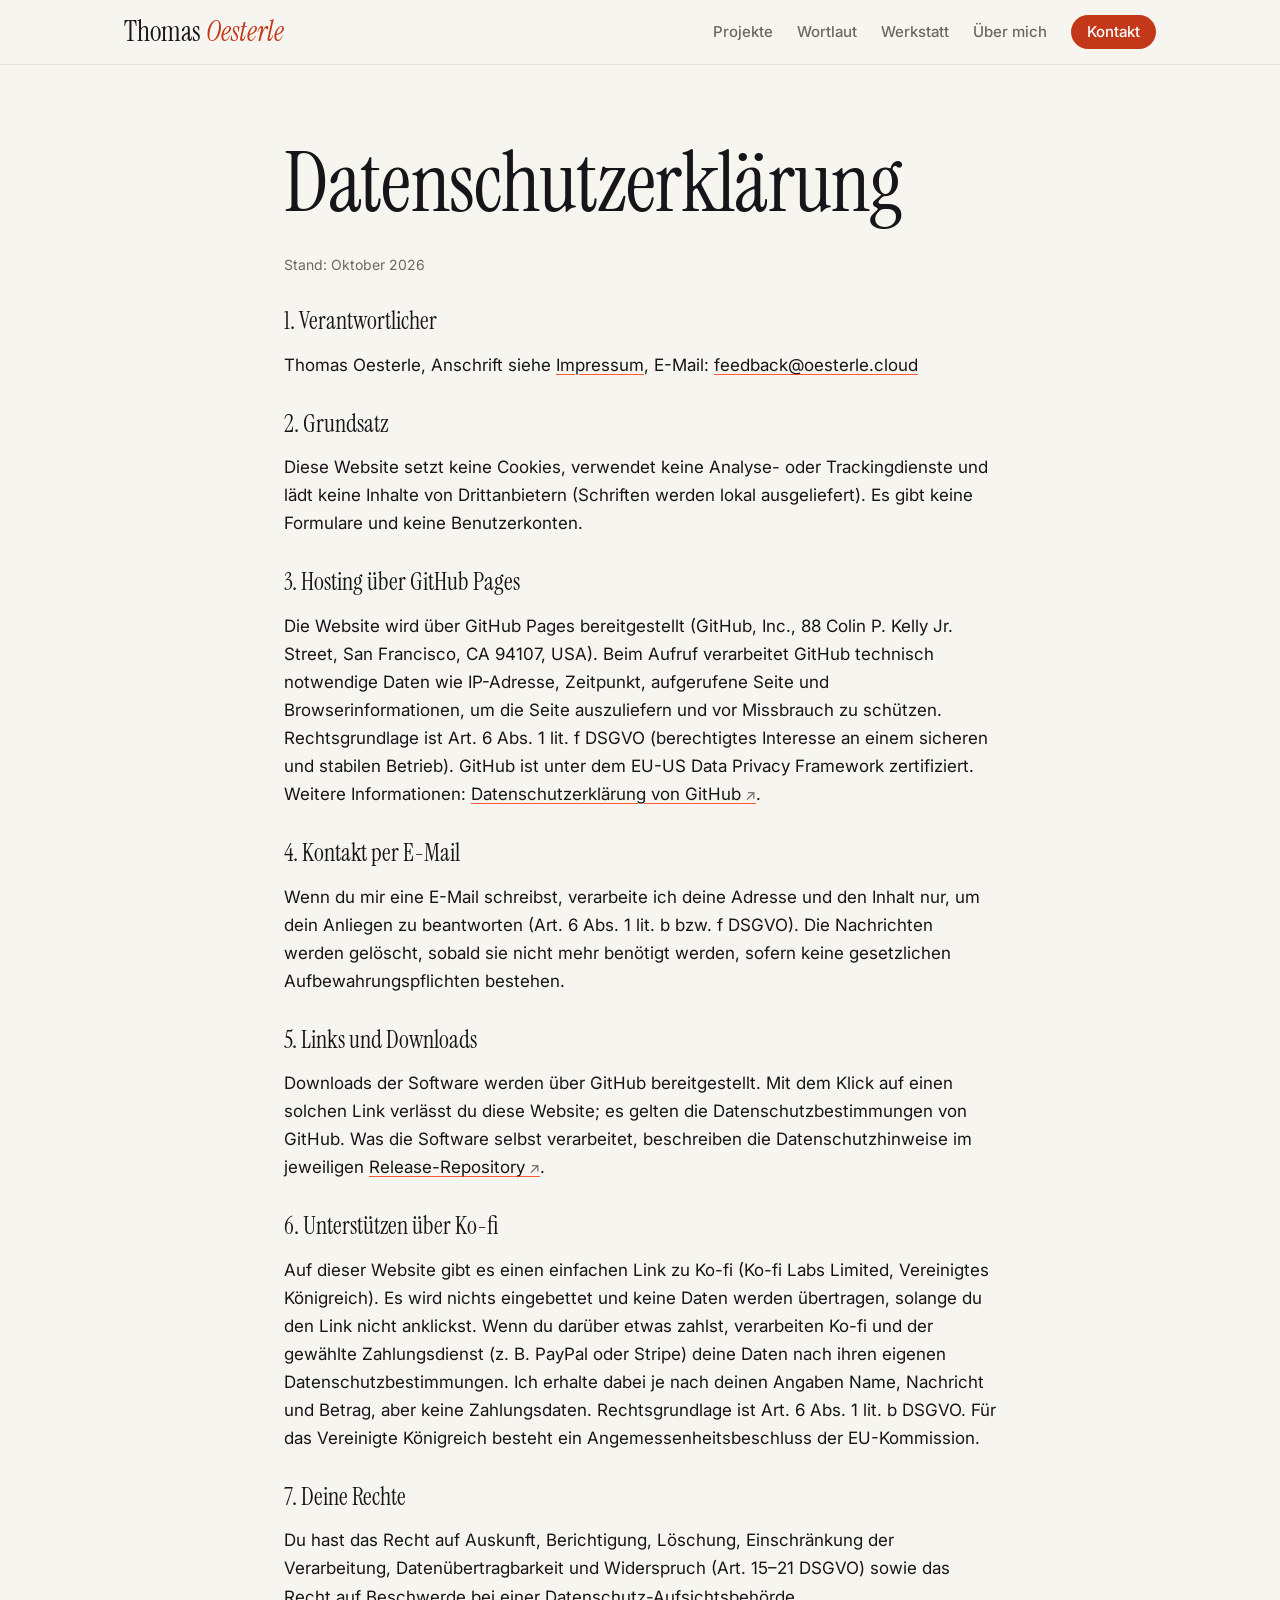
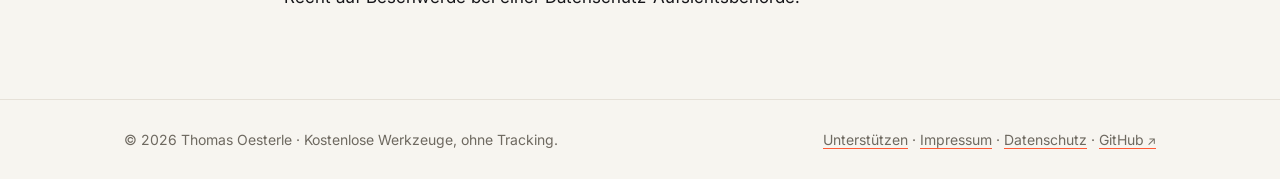
==== commit a56bf738: "Impressum und Datenschutz: einheitliche Kontaktadresse feedback@oesterle.cloud" ====
--- a/datenschutz/index.html
+++ b/datenschutz/index.html
@@ -43,7 +43,7 @@
     <h1>Datenschutzerklärung</h1>
     <p class="leise">Stand: Oktober 2026</p>
     <h2>1. Verantwortlicher</h2>
-    <p>Thomas Oesterle, Anschrift siehe <a href="/impressum/">Impressum</a>, E-Mail: <a data-m="ed.liame@elretseo" href="#">oesterle [at] email [punkt] de</a></p>
+    <p>Thomas Oesterle, Anschrift siehe <a href="/impressum/">Impressum</a>, E-Mail: <a data-m="duolc.elretseo@kcabdeef" href="#">feedback [at] oesterle [punkt] cloud</a></p>
     <h2>2. Grundsatz</h2>
     <p>Diese Website setzt keine Cookies, verwendet keine Analyse- oder Trackingdienste und lädt keine Inhalte von Drittanbietern (Schriften werden lokal ausgeliefert). Es gibt keine Formulare und keine Benutzerkonten.</p>
     <h2>3. Hosting über GitHub Pages</h2>
